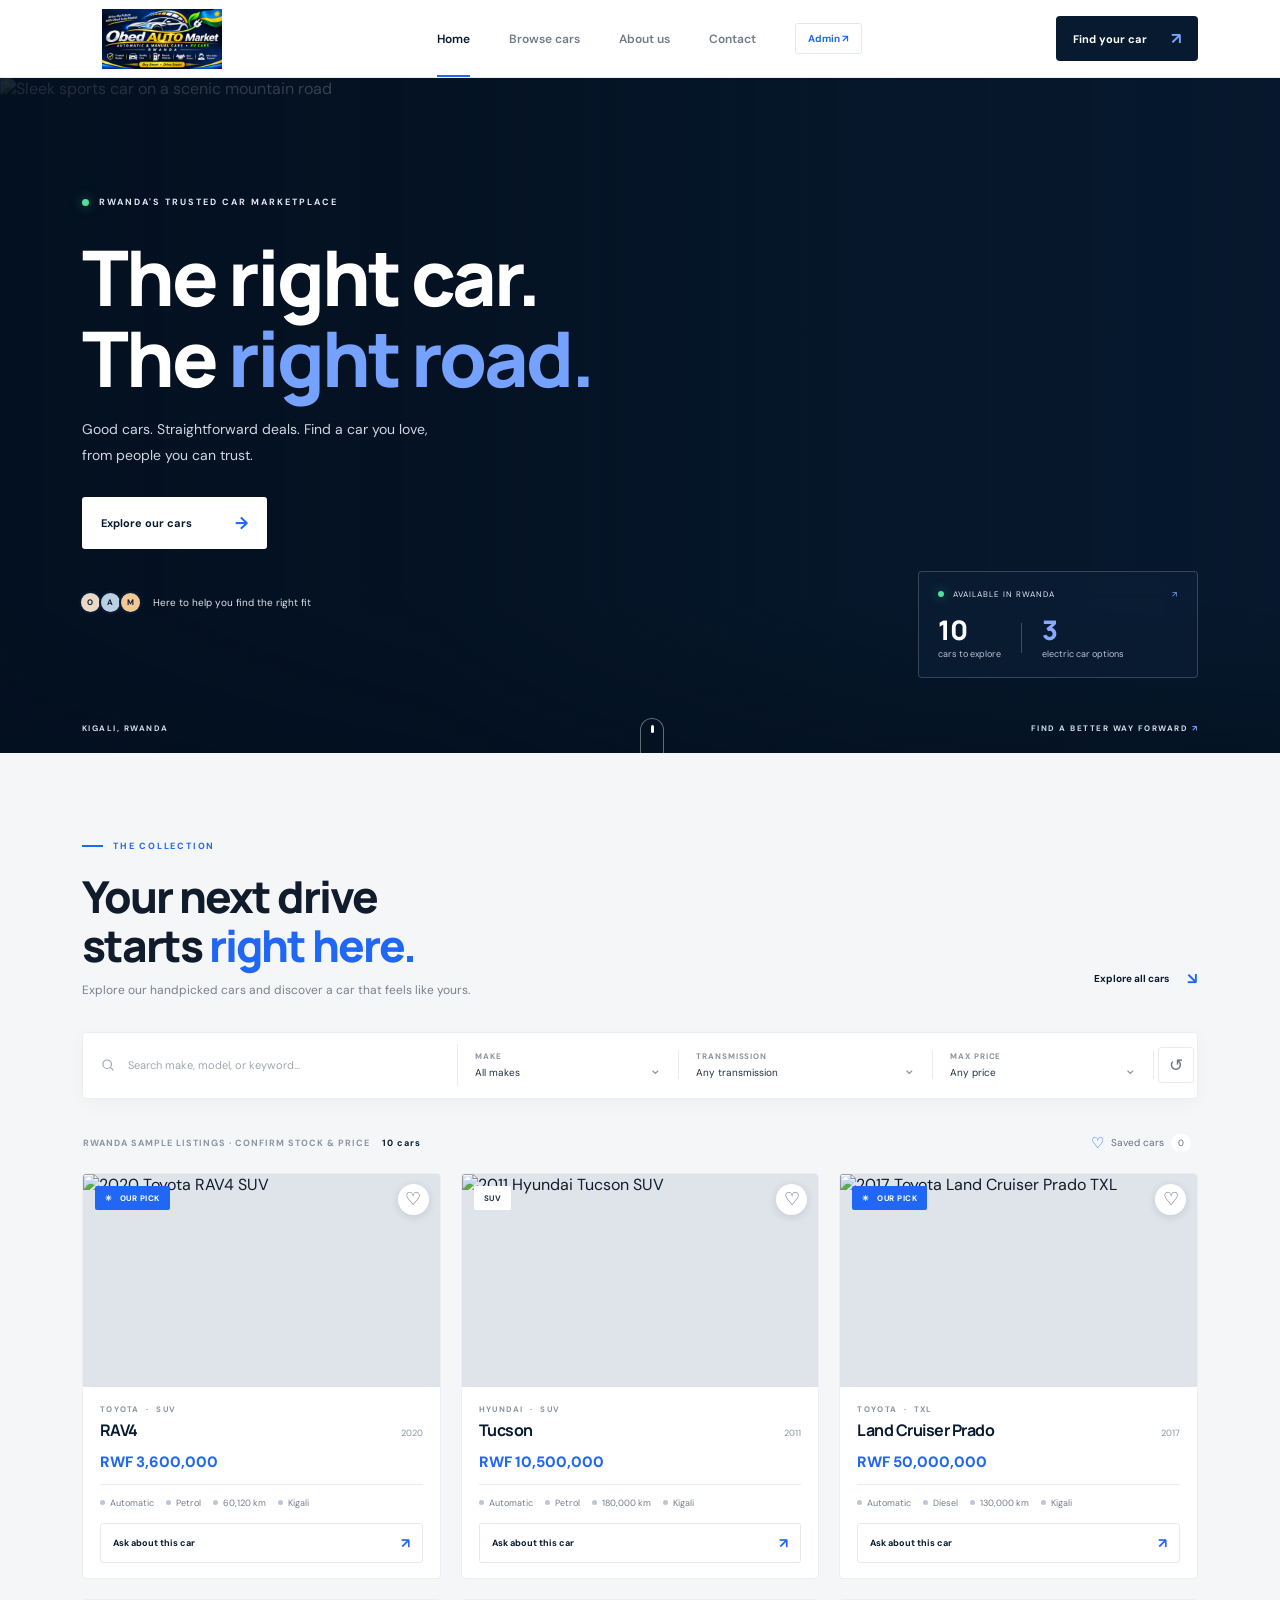
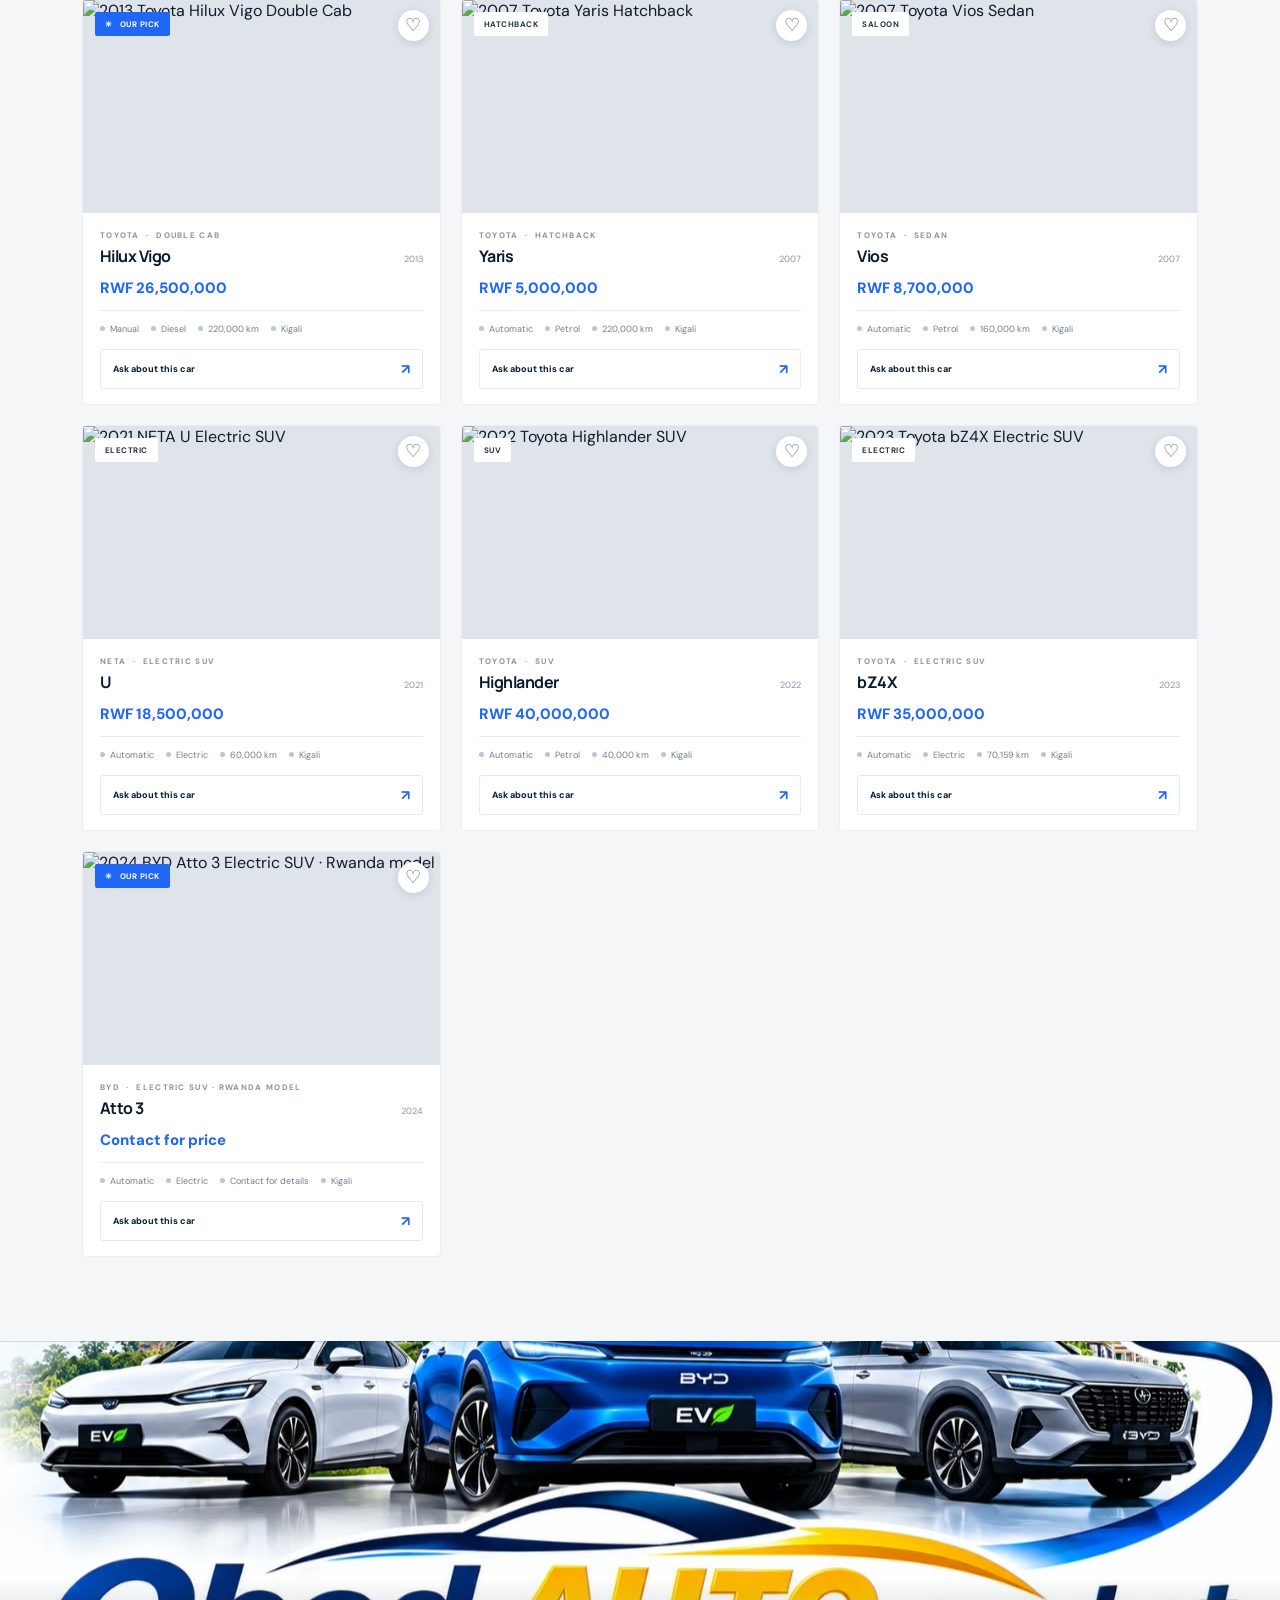
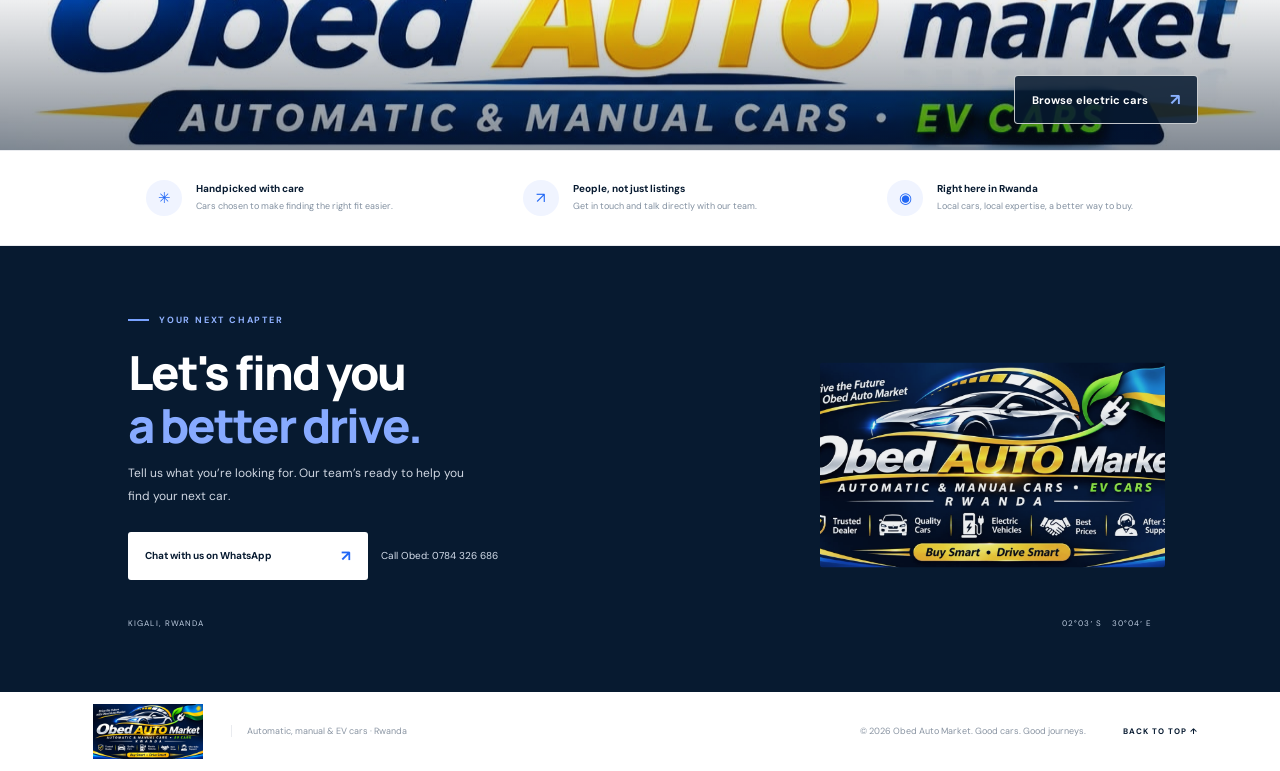
==== index.html @ ab125cba "Refresh brand artwork and add EV listing" ====
<!doctype html>
<html lang="en">
<head>
  <meta charset="utf-8">
  <meta name="viewport" content="width=device-width, initial-scale=1">
  <meta name="theme-color" content="#ffffff">
  <meta name="description" content="Find your next car with Obed Auto Market. Explore automatic, manual and electric vehicles for sale in Rwanda.">
  <title>Obed Auto Market — Find your next car in Rwanda</title>
  <link rel="preconnect" href="https://fonts.googleapis.com">
  <link rel="preconnect" href="https://fonts.gstatic.com" crossorigin>
  <link href="https://fonts.googleapis.com/css2?family=DM+Sans:wght@400;500;600;700;800&family=Manrope:wght@400;500;600;700;800&display=swap" rel="stylesheet">
  <link rel="stylesheet" href="styles.css">
  <script src="script.js" defer></script>
</head>
<body>
  <header class="site-header">
    <a class="brand" href="#home" aria-label="Obed Auto Market home"><img src="assets/obed-auto-market-logo.jpg" alt="Obed Auto Market — Automatic, Manual and EV Cars · Rwanda"></a>
    <nav class="main-nav" aria-label="Main navigation"><a class="nav-link active" href="#home">Home</a><a class="nav-link" href="#inventory">Browse cars</a><a class="nav-link" href="#why-us">About us</a><a class="nav-link" href="#contact">Contact</a><button class="nav-admin" id="open-admin">Admin ↗</button></nav>
    <a class="header-cta" href="#inventory">Find your car <span aria-hidden="true">↗</span></a>
    <button class="mobile-menu" aria-label="Open navigation" aria-expanded="false"><span></span><span></span></button>
  </header>

  <main id="home">
    <section class="hero" aria-label="Find your next car">
      <img class="hero-image" src="https://images.unsplash.com/photo-1503376780353-7e6692767b70?auto=format&fit=crop&w=2200&q=85" alt="Sleek sports car on a scenic mountain road" fetchpriority="high">
      <div class="hero-shade"></div>
      <div class="hero-inner"><div class="hero-copy"><div class="eyebrow"><span class="live-dot"></span> RWANDA'S TRUSTED CAR MARKETPLACE</div><h1>The right car.<br>The <span>right road.</span></h1><p>Good cars. Straightforward deals. Find a car you love, from people you can trust.</p><a class="hero-button" href="#inventory">Explore our cars <span aria-hidden="true">→</span></a><div class="hero-proof"><div class="proof-avatars"><span>O</span><span>A</span><span>M</span></div><span>Here to help you find the right fit</span></div></div>
        <div class="hero-card"><div class="hero-card-top"><span class="live-dot"></span><span>AVAILABLE IN RWANDA</span><span class="card-arrow">↗</span></div><div class="hero-card-bottom"><div><span class="stat-number">10</span><span class="stat-label">cars to explore</span></div><span class="card-separator"></span><div><span class="stat-number stat-blue">3</span><span class="stat-label">electric car options</span></div></div></div>
      </div>
      <div class="hero-bottom"><span>KIGALI, RWANDA</span><span>FIND A BETTER WAY FORWARD <span class="blue-text">↗</span></span></div>
      <a class="scroll-cue" href="#inventory" aria-label="Scroll to browse cars"><span></span></a>
    </section>

    <section class="inventory-section" id="inventory">
      <div class="section-wrap"><div class="section-heading"><div><div class="section-kicker"><span></span> THE COLLECTION</div><h2>Your next drive<br>starts <span>right here.</span></h2><p>Explore our handpicked cars and discover a car that feels like yours.</p></div><a class="view-all" href="#car-grid">Explore all cars <span>↘</span></a></div>
        <div class="filter-panel"><div class="search-box"><svg viewBox="0 0 24 24" fill="none" aria-hidden="true"><circle cx="11" cy="11" r="6.5"/><path d="m16 16 4.5 4.5"/></svg><input id="car-search" type="search" placeholder="Search make, model, or keyword…" aria-label="Search cars"></div><label class="select-wrap"><span>MAKE</span><select id="make-filter"><option value="">All makes</option></select><span class="select-chevron">⌄</span></label><label class="select-wrap"><span>TRANSMISSION</span><select id="transmission-filter"><option value="">Any transmission</option><option value="Automatic">Automatic</option><option value="Manual">Manual</option></select><span class="select-chevron">⌄</span></label><label class="select-wrap price-filter"><span>MAX PRICE</span><select id="price-filter"><option value="">Any price</option><option value="10000000">Up to RWF 10M</option><option value="20000000">Up to RWF 20M</option><option value="30000000">Up to RWF 30M</option><option value="50000000">Up to RWF 50M</option></select><span class="select-chevron">⌄</span></label><button class="filter-reset" id="reset-filters" aria-label="Reset all filters">↺</button></div>
        <div class="results-line"><p>RWANDA SAMPLE LISTINGS · CONFIRM STOCK &amp; PRICE <span id="results-count">09 cars</span></p><button id="saved-filter" class="saved-filter" aria-pressed="false"><span>♡</span> Saved cars <span class="saved-count" id="saved-count">0</span></button></div>
        <div class="car-grid" id="car-grid" aria-live="polite"></div><div class="empty-state" id="empty-state" hidden><span>✳</span><h3>No cars found just yet.</h3><p>Try adjusting your search or filters to see more options.</p><button id="empty-reset">Clear your filters ↗</button></div>
      </div>
    </section>

    <section class="ev-banner" aria-label="Electric cars in Rwanda">
      <a class="ev-banner-link" id="browse-ev" href="#inventory">Browse electric cars <span aria-hidden="true">↗</span></a>
    </section>

    <section class="trust-strip" id="why-us"><div class="trust-item"><span class="trust-icon">✳</span><div><strong>Handpicked with care</strong><span>Cars chosen to make finding the right fit easier.</span></div></div><div class="trust-item"><span class="trust-icon">↗</span><div><strong>People, not just listings</strong><span>Get in touch and talk directly with our team.</span></div></div><div class="trust-item"><span class="trust-icon">◉</span><div><strong>Right here in Rwanda</strong><span>Local cars, local expertise, a better way to buy.</span></div></div></section>

    <section class="contact-section" id="contact"><div class="contact-content"><div class="section-kicker light-kicker"><span></span> YOUR NEXT CHAPTER</div><h2>Let's find you<br><span>a better drive.</span></h2><p>Tell us what you’re looking for. Our team’s ready to help you find your next car.</p><a class="contact-button" id="contact-whatsapp" href="https://wa.me/250784326686?text=Hi%20Obed%20Auto%20Market%2C%20I%E2%80%99m%20looking%20for%20a%20car%20in%20Rwanda." target="_blank" rel="noopener noreferrer">Chat with us on WhatsApp <span>↗</span></a><a class="contact-phone" href="tel:+250784326686">Call Obed: 0784 326 686</a></div><div class="contact-art" aria-hidden="true"><img src="assets/obed-auto-market-logo.jpg" alt="" loading="lazy"></div><div class="contact-coordinate"><span>KIGALI, RWANDA</span><span>02°03′ S &nbsp; 30°04′ E</span></div></section>
  </main>
  <div class="admin-overlay" id="admin-overlay" hidden>
    <section class="admin-panel" role="dialog" aria-modal="true" aria-labelledby="admin-login-title">
      <form class="admin-login" id="admin-login">
        <div class="section-kicker"><span></span> OBED AUTO MARKET</div>
        <h2 id="admin-login-title">Admin sign in</h2>
        <p>Sign in to manage the vehicle listings.</p>
        <label>Phone number<input name="phone" type="tel" inputmode="tel" autocomplete="username" required placeholder="Enter admin phone number"></label>
        <label>Password<input name="password" type="password" autocomplete="current-password" required placeholder="Enter your password"></label>
        <div class="admin-login-actions"><button class="admin-submit" type="submit">Sign in <span aria-hidden="true">↗</span></button><button class="admin-cancel" type="button" id="cancel-admin-login">Cancel</button></div>
        <p class="admin-login-feedback" id="admin-login-feedback" role="status" aria-live="polite"></p>
      </form>
      <div id="admin-dashboard" hidden>
      <header class="admin-header"><div><div class="section-kicker"><span></span> OBED AUTO MARKET</div><h2 id="admin-title">Inventory dashboard</h2><p>Manage the cars shown on your marketplace.</p></div><div class="admin-header-actions"><button class="admin-logout" id="logout-admin" type="button">Log out</button><button class="admin-close" id="close-admin" aria-label="Close dashboard">×</button></div></header>
      <div class="admin-stats"><article><span>ACTIVE LISTINGS</span><strong id="admin-active-count">0</strong></article><article><span>AVAILABLE NOW</span><strong id="admin-available-count">0</strong></article><article><span>SOLD</span><strong id="admin-sold-count">0</strong></article><article><span>INVENTORY VALUE</span><strong id="admin-value">RWF 0</strong></article></div>
      <form class="admin-form" id="vehicle-form"><h3 id="form-title">Add a car</h3><input type="hidden" name="id"><div class="admin-fields"><label>Make<input name="make" required placeholder="Toyota"></label><label>Model<input name="model" required placeholder="RAV4"></label><label>Trim<input name="trim" placeholder="Hybrid G"></label><label>Year<input name="year" type="number" min="1980" max="2035" required></label><label>Price (RWF)<input name="price" type="number" min="0" required placeholder="18500000"></label><label>Transmission<select name="transmission"><option>Automatic</option><option>Manual</option></select></label><label>Fuel type<select name="fuel"><option>Petrol</option><option>Diesel</option><option>Hybrid</option><option>Electric</option></select></label><label>Mileage<input name="mileage" placeholder="95,000 km"></label><label>Location<input name="location" placeholder="Kigali"></label><label>Photo URL<input name="photo" type="url" placeholder="https://…"></label><label>Availability<select name="status"><option value="Available">Available</option><option value="Sold">Sold</option></select></label></div><div class="admin-form-actions"><button class="admin-submit" type="submit">Save listing</button><button class="admin-cancel" type="button" id="cancel-edit" hidden>Cancel edit</button><span id="admin-feedback" role="status"></span></div></form>
      <div class="admin-table-wrap"><table class="admin-table"><thead><tr><th>VEHICLE</th><th>PRICE</th><th>TRANSMISSION</th><th>STATUS</th><th>ACTIONS</th></tr></thead><tbody id="admin-rows"></tbody></table></div>
      <p class="admin-note">Listings are saved in this browser only and do not automatically update the public inventory. Confirm advertised stock and prices before publishing.</p>
      </div>
    </section>
  </div>
  <footer class="site-footer"><a class="footer-brand" href="#home"><img src="assets/obed-auto-market-logo.jpg" alt="Obed Auto Market"></a><span>Automatic, manual &amp; EV cars · Rwanda</span><span class="copyright">© <span id="year"></span> Obed Auto Market. Good cars. Good journeys.</span><a class="back-top" href="#home">BACK TO TOP ↑</a></footer>
  <script type="application/ld+json">{"@context":"https://schema.org","@type":"AutoDealer","name":"Obed Auto Market","areaServed":{"@type":"Country","name":"Rwanda"},"description":"Automatic and manual cars for sale in Rwanda."}</script>
</body>
</html>
---- styles.css ----
:root{--navy:#071a30;--deep:#0a2039;--blue:#2167f5;--blue-light:#eaf0ff;--gold:#f5ad00;--ink:#101b2b;--muted:#78818e;--paper:#f5f6f8;--white:#fff;--line:#e9ebef;--font:'DM Sans',sans-serif;--display:'Manrope',sans-serif}*{box-sizing:border-box}html{scroll-behavior:smooth;scroll-padding-top:82px}body{margin:0;color:var(--ink);font-family:var(--font);-webkit-font-smoothing:antialiased}a{color:inherit;text-decoration:none}button,select,input{font:inherit}.site-header{height:78px;position:sticky;top:0;z-index:20;display:flex;align-items:center;justify-content:space-between;background:#fff;padding:0 6.4%;border-bottom:1px solid #edf0f3}.brand{width:135px;height:54px;display:flex;align-items:center;overflow:hidden}.brand img{width:100%;height:auto}.main-nav{display:flex;gap:39px;align-items:center}.nav-link{position:relative;color:#727c89;font-size:12px;font-weight:600;transition:color .2s}.nav-link:hover,.nav-link.active{color:var(--navy)}.nav-link.active:after{position:absolute;bottom:-30px;left:0;right:0;height:2px;content:"";background:var(--blue)}.header-cta,.hero-button,.contact-button{display:inline-flex;align-items:center;gap:24px;justify-content:space-between}.header-cta{padding:12px 17px;background:var(--navy);color:white;border-radius:4px;font-size:11px;font-weight:700}.header-cta span{color:#79a2ff;font-size:16px}.mobile-menu{display:none}.hero{height:min(675px,calc(100svh - 78px));min-height:530px;position:relative;overflow:hidden;background:var(--navy);color:white}.hero-image,.hero-shade{position:absolute;inset:0;width:100%;height:100%}.hero-image{object-fit:cover;object-position:center 57%;animation:heroReveal 1.1s ease both}.hero-shade{background:linear-gradient(90deg,rgba(4,16,31,.90) 0%,rgba(4,16,31,.76) 34%,rgba(4,16,31,.26) 72%,rgba(4,16,31,.12) 100%),linear-gradient(0deg,rgba(4,15,29,.59),transparent 22%)}@keyframes heroReveal{from{transform:scale(1.045);opacity:.6}to{transform:scale(1);opacity:1}}.hero-inner{width:87.2%;max-width:1280px;height:100%;margin:auto;position:relative;display:flex;align-items:center;justify-content:space-between}.hero-copy{padding-bottom:13px;margin-top:-8px}.eyebrow,.section-kicker{font-size:9px;letter-spacing:2px;font-weight:700;display:flex;align-items:center;gap:10px}.eyebrow{color:#e1e8f4}.live-dot{height:7px;width:7px;border-radius:50%;background:#4ee09c;box-shadow:0 0 12px #4ee09c80}.hero h1,.section-heading h2,.contact-content h2{font-family:var(--display);letter-spacing:-3px;font-size:clamp(48px,6vw,78px);line-height:1.06;margin:28px 0 17px;font-weight:800}.hero h1 span{color:#75a2ff}.hero-copy>p,.contact-content>p{font-size:14px;line-height:1.9;color:#d0d7e2;max-width:375px;margin:0}.hero-button{margin-top:28px;background:#fff;color:var(--navy);border-radius:3px;padding:15px 19px;width:185px;font-size:11px;font-weight:700}.hero-button span{font-size:17px;color:var(--blue);transition:transform .2s}.hero-button:hover span{transform:translateX(4px)}.hero-proof{display:flex;align-items:center;gap:11px;font-size:10px;color:#e0e5ec;margin-top:42px}.proof-avatars{display:flex;padding-left:0}.proof-avatars span{margin-left:-3px;width:23px;height:23px;display:grid;place-items:center;border-radius:50%;border:2px solid var(--navy);background:#e9d9c5;color:var(--navy);font-size:8px;font-weight:700}.proof-avatars span:nth-child(2){background:#bbcfe3}.proof-avatars span:nth-child(3){background:#f2c895}.hero-card{position:absolute;right:0;bottom:75px;width:280px;background:rgba(11,30,52,.75);backdrop-filter:blur(14px);border:1px solid rgba(255,255,255,.18);border-radius:4px;padding:17px 19px}.hero-card-top{display:flex;align-items:center;gap:9px;color:#e3ebf6;font-size:8px;letter-spacing:1px}.hero-card-top .live-dot{width:6px;height:6px}.card-arrow{margin-left:auto;color:#8cb1ff}.hero-card-bottom{display:flex;gap:20px;align-items:center;margin-top:17px}.hero-card-bottom>div{display:grid;gap:5px}.stat-number{font-family:var(--display);font-size:27px;line-height:1;font-weight:800}.stat-blue{color:#87aaff}.stat-label{color:#b9c4d1;font-size:9px}.card-separator{height:30px;width:1px;background:rgba(255,255,255,.22)}.hero-bottom{position:absolute;bottom:20px;left:6.4%;right:6.4%;display:flex;justify-content:space-between;color:#d3dce8;font-size:8px;letter-spacing:1.5px;font-weight:700}.blue-text{color:#79a2ff}.scroll-cue{position:absolute;bottom:0;left:50%;height:35px;width:24px;display:flex;justify-content:center;border:1px solid #ffffff60;border-bottom:0;border-radius:13px 13px 0 0}.scroll-cue span{width:3px;height:8px;background:#fff;border-radius:3px;margin-top:6px;animation:scrollBounce 1.4s infinite}@keyframes scrollBounce{50%{transform:translateY(5px);opacity:.35}}.inventory-section{padding:87px 6.4% 84px;background:var(--paper)}.section-wrap{max-width:1280px;margin:auto}.section-heading{display:flex;align-items:end;justify-content:space-between}.section-kicker{color:var(--blue);letter-spacing:1.8px}.section-kicker>span{width:21px;height:2px;background:var(--blue)}.section-heading h2,.contact-content h2{font-size:44px;letter-spacing:-2px;line-height:1.12;margin:20px 0 11px}.section-heading h2 span{color:var(--blue)}.section-heading>div>p{color:var(--muted);font-size:12px;margin:0}.view-all{font-weight:700;color:var(--navy);font-size:10px;display:flex;gap:18px;align-items:center;padding-bottom:9px}.view-all span{color:var(--blue);font-size:16px}.filter-panel{display:grid;grid-template-columns:minmax(210px,1.7fr) 1fr 1.15fr 1fr 43px;align-items:center;background:var(--white);border:1px solid #eceef2;border-radius:4px;min-height:67px;margin-top:34px;box-shadow:0 5px 20px #1b2b4308}.search-box{height:42px;display:flex;align-items:center;gap:10px;padding:0 17px;border-right:1px solid var(--line)}.search-box svg{width:17px;stroke:#98a1ad;stroke-width:1.7}.search-box input{min-width:0;width:100%;border:0;background:transparent;outline:0;font-size:11px;color:var(--ink)}.search-box input::placeholder{color:#a0a8b2}.select-wrap{position:relative;display:flex;flex-direction:column;gap:5px;padding:0 17px;border-right:1px solid var(--line);cursor:pointer}.select-wrap>span:first-child{font-size:8px;font-weight:700;letter-spacing:.9px;color:#89929e}.select-wrap select{width:100%;appearance:none;border:0;padding:0 15px 0 0;background:transparent;outline:0;font-size:10px;color:#243043;cursor:pointer}.select-chevron{position:absolute;right:16px;bottom:0;font-size:15px;color:#8c96a4;pointer-events:none}.filter-reset{height:36px;width:36px;justify-self:center;border:1px solid var(--line);border-radius:3px;background:white;color:#6b7581;font-size:17px;cursor:pointer;transition:all .2s}.filter-reset:hover{color:var(--blue);border-color:var(--blue)}.results-line{display:flex;justify-content:space-between;align-items:center;margin:29px 1px 15px}.results-line>p{font-size:9px;letter-spacing:1px;color:#8a94a2;font-weight:700}.results-line>p span{color:var(--navy);padding-left:9px}.saved-filter{display:flex;align-items:center;gap:7px;background:transparent;border:0;color:#656f7c;font-size:10px;cursor:pointer}.saved-filter>span:first-child{color:var(--blue);font-size:15px}.saved-filter[aria-pressed=true]{color:var(--blue)}.saved-count{background:white;border-radius:10px;padding:3px 7px;font-size:9px}.car-grid{display:grid;grid-template-columns:repeat(3,minmax(0,1fr));gap:20px}.car-card{min-width:0;background:var(--white);border:1px solid #eceef1;border-radius:4px;overflow:hidden;transition:transform .25s,box-shadow .25s}.car-card:hover{transform:translateY(-4px);box-shadow:0 12px 35px #17274312}.car-image-wrap{height:213px;position:relative;overflow:hidden;background:#dfe4eb}.car-image{width:100%;height:100%;display:block;object-fit:cover;transition:transform .5s}.car-card:hover .car-image{transform:scale(1.035)}.car-badge{position:absolute;top:12px;left:12px;background:#fff;color:#23344a;border-radius:2px;font-size:8px;letter-spacing:.5px;font-weight:700;padding:7px 10px}.car-badge.featured{background:var(--blue);color:white}.wishlist-button{position:absolute;top:10px;right:11px;width:31px;height:31px;border:0;border-radius:50%;background:#fff;display:grid;place-items:center;font-size:18px;color:#526071;cursor:pointer;box-shadow:0 2px 8px #071a3020;transition:all .2s}.wishlist-button:hover,.wishlist-button.is-saved{background:var(--blue);color:white}.car-info{padding:17px 17px 15px}.car-make{font-size:8px;color:#8893a1;font-weight:700;letter-spacing:1.3px}.car-title-row{display:flex;align-items:baseline;justify-content:space-between;gap:8px;margin-top:5px}.car-title-row h3{font-family:var(--display);font-size:16px;letter-spacing:-.5px;margin:0;color:var(--navy)}.car-year{font-size:9px;color:#8a95a3}.car-price{font-size:15px;font-weight:800;color:var(--blue);margin-top:11px}.car-details{display:flex;align-items:center;gap:12px;padding-top:12px;margin-top:12px;border-top:1px solid var(--line)}.car-detail{font-size:9px;color:#727e8d;display:flex;align-items:center;gap:5px}.car-detail:before{content:"";width:5px;height:5px;border-radius:50%;background:#bbc7d8}.car-action{display:flex;align-items:center;justify-content:space-between;width:100%;margin-top:14px;padding:10px 12px;border:1px solid #e5e9f0;background:white;color:var(--navy);font-size:9px;font-weight:700;border-radius:3px;cursor:pointer;transition:background .2s,color .2s,border-color .2s}.car-action:hover{background:var(--navy);color:white;border-color:var(--navy)}.car-action span{font-size:14px;color:var(--blue)}.car-action:hover span{color:#95b3ff}.empty-state{text-align:center;padding:60px 20px}.empty-state>span{font-size:28px;color:var(--blue)}.empty-state h3{color:var(--navy);font-size:19px}.empty-state p{font-size:12px;color:var(--muted)}.empty-state button{border:0;background:none;color:var(--blue);font-size:12px;font-weight:700;cursor:pointer;margin-top:10px}.trust-strip{padding:29px 8%;display:grid;grid-template-columns:repeat(3,1fr);gap:35px;border-block:1px solid var(--line);background:white}.trust-item{display:flex;align-items:center;gap:14px;max-width:270px;justify-self:center}.trust-icon{flex:0 0 36px;width:36px;height:36px;border-radius:50%;background:#f0f4ff;color:var(--blue);display:grid;place-items:center;font-size:15px}.trust-item>div{display:grid;gap:4px}.trust-item strong{font-size:10px;color:var(--navy)}.trust-item>div>span{font-size:9px;color:#8290a0;line-height:1.6}.contact-section{position:relative;overflow:hidden;background:var(--navy);color:white;padding:68px 10% 64px}.contact-content{max-width:570px;position:relative;z-index:1}.light-kicker{color:#91b2ff}.light-kicker>span{background:#79a2ff}.contact-content h2{font-size:47px;margin-top:20px}.contact-content h2 span{color:#87aaff}.contact-content>p{font-size:12px;max-width:350px}.contact-button{margin-top:24px;background:white;color:var(--navy);padding:14px 17px;width:240px;font-weight:700;font-size:10px;border-radius:3px}.contact-button>span{font-size:15px;color:var(--blue)}.contact-art{position:absolute;right:9%;top:49%;width:345px;height:205px;transform:translateY(-50%);opacity:.94;overflow:hidden;border-radius:3px}.contact-art img{width:100%;height:100%;object-fit:cover;object-position:center 39%;mix-blend-mode:screen;filter:saturate(.75)}.contact-coordinate{display:flex;justify-content:space-between;margin-top:38px;color:#becde0;font-size:8px;letter-spacing:1.1px}.site-footer{min-height:74px;padding:12px 6.4%;display:flex;align-items:center;gap:17px;color:#8994a2;background:white}.footer-brand{width:94px;height:40px;overflow:hidden;display:flex;align-items:center}.footer-brand img{width:100%;height:auto}.site-footer>span:nth-child(2){font-size:9px;padding-left:15px;border-left:1px solid var(--line)}.copyright{font-size:9px;margin-left:auto}.back-top{font-size:8px;letter-spacing:1px;font-weight:700;color:var(--navy);margin-left:20px}.back-top:hover{color:var(--blue)}
@media(min-width:1500px){.hero{height:700px}.hero-inner,.section-wrap{max-width:1350px}.car-image-wrap{height:240px}}
@media(max-width:950px){.main-nav{gap:22px}.hero-card{width:248px}.car-grid{gap:14px}.car-image-wrap{height:175px}.car-info{padding:14px}.car-title-row h3{font-size:14px}.filter-panel{grid-template-columns:minmax(170px,1.45fr) 1fr 1.08fr 1fr 40px}.search-box,.select-wrap{padding-left:12px;padding-right:12px}.contact-art{right:6%;width:285px}.trust-strip{padding-inline:5%;gap:15px}}
@media(max-width:650px){.site-header{height:66px;padding:0 5%}.brand{width:118px;height:49px}.header-cta{padding:10px 12px;font-size:10px;gap:12px}.main-nav{display:none;position:absolute;top:65px;left:0;right:0;background:white;padding:15px 5% 21px;box-shadow:0 12px 20px #112b4414;flex-direction:column;align-items:flex-start;gap:20px}.main-nav.open{display:flex}.nav-link.active:after{display:none}.mobile-menu{height:34px;width:34px;margin-left:8px;border:1px solid var(--line);background:white;border-radius:3px;display:flex;flex-direction:column;justify-content:center;align-items:center;gap:5px}.mobile-menu span{width:14px;height:1.5px;background:var(--navy)}.hero{height:calc(87svh - 66px);min-height:550px;max-height:700px}.hero-image{object-position:58% center}.hero-shade{background:linear-gradient(90deg,rgba(4,16,31,.82),rgba(4,16,31,.32)),linear-gradient(0deg,rgba(4,15,29,.68),transparent 35%)}.hero-inner{width:90%;align-items:flex-start;padding-top:65px}.hero-copy{margin:0}.hero h1{font-size:58px;letter-spacing:-2.5px;margin-top:23px}.hero-copy>p{font-size:12px;max-width:300px}.eyebrow{font-size:8px;letter-spacing:1.5px}.hero-button{margin-top:23px}.hero-proof{margin-top:28px}.hero-card{right:0;bottom:61px;width:min(258px,80%);padding:14px 16px}.hero-bottom{bottom:17px;left:5%;right:5%;font-size:7px;letter-spacing:1px}.scroll-cue{display:none}.inventory-section{padding:59px 5% 58px}.section-heading{align-items:flex-end}.section-heading h2{font-size:37px;letter-spacing:-1.8px;margin-top:17px}.section-heading>div>p{max-width:270px;font-size:11px;line-height:1.7}.view-all{gap:6px;font-size:9px;white-space:nowrap;padding-bottom:2px}.filter-panel{grid-template-columns:1fr 1fr 38px;gap:0;margin-top:23px;padding:10px}.search-box{grid-column:1/-1;border:0;border-bottom:1px solid var(--line);height:42px;padding:0 4px;margin-bottom:10px}.select-wrap{padding:2px 12px 3px 4px;min-height:36px}.select-wrap:nth-of-type(3){border-right:0}.price-filter{display:none}.select-chevron{right:8px;bottom:1px}.filter-reset{width:31px;height:31px}.car-grid{grid-template-columns:repeat(2,minmax(0,1fr));gap:11px}.car-image-wrap{height:135px}.car-badge{top:8px;left:8px;padding:6px 7px;font-size:7px}.wishlist-button{top:7px;right:7px;width:27px;height:27px;font-size:16px}.car-info{padding:11px 10px}.car-make{font-size:7px;letter-spacing:1px}.car-title-row h3{font-size:13px}.car-year{font-size:8px}.car-price{font-size:13px;margin-top:9px}.car-details{gap:7px;padding-top:9px;margin-top:9px;flex-wrap:wrap}.car-detail{font-size:8px;gap:4px}.car-action{font-size:8px;padding:8px;margin-top:10px}.results-line{margin-top:22px}.results-line>p,.saved-filter{font-size:9px}.trust-strip{padding:21px 5%;grid-template-columns:1fr;gap:17px}.trust-item{justify-self:start;max-width:none}.trust-item>div>span{font-size:9px}.contact-section{padding:52px 7% 27px}.contact-content h2{font-size:40px}.contact-art{position:relative;right:auto;top:auto;transform:none;width:100%;height:105px;margin-top:28px;opacity:.65}.contact-coordinate{margin-top:21px;font-size:7px}.site-footer{min-height:70px;padding:10px 5%;gap:11px;flex-wrap:wrap}.footer-brand{width:80px;height:35px}.site-footer>span:nth-child(2){font-size:8px;padding-left:9px}.copyright{font-size:8px;order:3;margin:0 0 2px;width:100%;padding-left:2px}.back-top{margin-left:auto;font-size:7px}}
@media(max-width:370px){.car-image-wrap{height:112px}.car-title-row h3{font-size:11px}.car-year{font-size:7px}.car-detail{font-size:7px}.hero h1{font-size:52px}.view-all{font-size:8px}}
@media(prefers-reduced-motion:reduce){*,*::before,*::after{scroll-behavior:auto!important;animation-duration:.01ms!important;animation-iteration-count:1!important;transition-duration:.01ms!important}}
.nav-admin{border:1px solid #e1e8f5;border-radius:3px;background:white;padding:8px 12px;color:var(--blue);font-size:10px;font-weight:700;cursor:pointer}.nav-admin:hover{border-color:var(--blue);background:var(--blue-light)}body.admin-open{overflow:hidden}.admin-overlay{position:fixed;inset:0;z-index:50;background:#071a30aa;display:grid;place-items:center;padding:20px}.admin-overlay[hidden]{display:none}.admin-panel{width:min(1120px,100%);max-height:min(92vh,950px);overflow:auto;background:white;border-radius:8px;padding:28px 32px;box-shadow:0 20px 80px #06152a60}.admin-header{display:flex;justify-content:space-between;align-items:flex-start}.admin-header h2{font-family:var(--display);font-size:28px;color:var(--navy);margin:10px 0 5px;letter-spacing:-1px}.admin-header p{margin:0;color:var(--muted);font-size:12px}.admin-close{border:0;background:#f3f5f8;border-radius:50%;width:36px;height:36px;font-size:24px;color:var(--navy);cursor:pointer}.admin-stats{display:grid;grid-template-columns:repeat(4,1fr);gap:12px;margin:25px 0}.admin-stats article{display:grid;gap:9px;padding:15px;border:1px solid var(--line);border-radius:4px}.admin-stats article span{font-size:8px;letter-spacing:1px;font-weight:700;color:#7b8795}.admin-stats article strong{font-family:var(--display);font-size:20px;color:var(--navy)}.admin-form{padding:18px;background:#f7f8fa;border:1px solid var(--line);border-radius:4px}.admin-form h3{margin:0 0 14px;font-size:14px;color:var(--navy)}.admin-fields{display:grid;grid-template-columns:repeat(5,minmax(0,1fr));gap:11px}.admin-fields label{display:grid;gap:5px;font-size:9px;font-weight:700;color:#637082}.admin-fields input,.admin-fields select{width:100%;min-width:0;height:36px;padding:0 9px;border:1px solid #dfe4eb;border-radius:3px;background:white;color:var(--ink);font-size:10px;outline-color:var(--blue)}.admin-form-actions{display:flex;align-items:center;gap:12px;margin-top:14px}.admin-submit{padding:10px 16px;border:0;border-radius:3px;background:var(--blue);color:white;font-size:10px;font-weight:700;cursor:pointer}.admin-cancel{border:0;background:transparent;color:#526174;font-size:10px;cursor:pointer}.admin-form-actions>span{font-size:10px;color:#198754}.admin-table-wrap{overflow:auto;margin-top:21px}.admin-table{width:100%;border-collapse:collapse;text-align:left;white-space:nowrap}.admin-table th{padding:11px 10px;border-bottom:1px solid var(--line);font-size:8px;letter-spacing:.8px;color:#7e8997}.admin-table td{padding:12px 10px;border-bottom:1px solid #edf0f3;font-size:10px;color:#526071}.admin-table td:first-child strong,.admin-table td:first-child small{display:block}.admin-table td:first-child strong{color:var(--navy);font-size:10px}.admin-table td:first-child small{margin-top:4px;color:#8b95a2;font-size:9px}.status-pill{display:inline-block;border-radius:12px;background:#eaf8ef;color:#21834a;padding:5px 8px;font-size:8px;font-weight:700}.status-sold{background:#fff0ee;color:#bb4334}.row-actions{display:flex;gap:6px}.row-actions button{padding:6px 8px;border:1px solid var(--line);border-radius:3px;background:white;color:var(--navy);font-size:8px;cursor:pointer}.row-actions button:hover{border-color:var(--blue);color:var(--blue)}.row-actions .delete-action{color:#b33a34}.admin-note{margin:16px 0 0;color:#8994a2;font-size:9px;line-height:1.6}
@media(max-width:650px){.nav-admin{padding:0;border:0;background:transparent;font-size:11px}.nav-admin:hover{background:transparent}.admin-overlay{padding:0;align-items:end}.admin-panel{max-height:95svh;padding:23px 16px 28px;border-radius:12px 12px 0 0}.admin-header h2{font-size:23px}.admin-stats{grid-template-columns:repeat(2,1fr);gap:8px;margin:17px 0}.admin-stats article{padding:11px}.admin-stats article strong{font-size:17px}.admin-fields{grid-template-columns:repeat(2,minmax(0,1fr))}.admin-table th,.admin-table td{padding:10px 7px}.admin-table td:last-child{min-width:180px}.row-actions{gap:4px}.row-actions button{padding:6px}.admin-note{font-size:8px}}
.contact-phone{display:inline-block;margin-left:13px;color:#d5deeb;font-size:10px;text-underline-offset:3px}.contact-phone:hover{color:white}@media(max-width:650px){.contact-phone{display:table;margin:14px 0 0 2px}}

/* Keep inventory controls and car details comfortable on narrow phones. */
@media(max-width:430px){
  .site-header{padding-inline:4%;gap:8px}
  .brand{width:104px;flex:0 1 104px}
  .header-cta{padding:9px 10px;font-size:9px;gap:7px;white-space:nowrap}
  .mobile-menu{flex:0 0 34px;margin-left:0}
  .hero{min-height:590px}
  .hero-inner{padding-top:58px}
  .hero h1{font-size:clamp(43px,12vw,52px);letter-spacing:-2px}
  .hero-proof{font-size:9px;gap:8px}
  .hero-card{width:min(250px,92%);bottom:58px}
  .hero-bottom{font-size:6px;letter-spacing:.7px}
  .section-heading{display:block}
  .section-heading h2{font-size:34px}
  .view-all{margin-top:16px;display:inline-flex}
  .filter-panel{grid-template-columns:1fr 1fr;gap:5px;padding:10px}
  .filter-panel .search-box{grid-column:1/-1}
  .filter-panel .select-wrap{padding:5px 17px 5px 5px;border-right:0;border-bottom:1px solid var(--line);min-width:0}
  .filter-panel .price-filter{display:flex}
  .filter-panel .select-wrap>span:first-child{font-size:7px}
  .filter-panel .select-wrap select{font-size:9px}
  .filter-panel .select-chevron{right:5px}
  .filter-reset{grid-column:1/-1;justify-self:end;margin-top:2px}
  .car-grid{grid-template-columns:minmax(0,1fr);gap:14px}
  .car-image-wrap{height:clamp(175px,55vw,235px)}
  .car-info{padding:14px}
  .car-make{font-size:8px}
  .car-title-row h3{font-size:16px}
  .car-year{font-size:9px}
  .car-price{font-size:16px}
  .car-detail{font-size:9px}
  .car-action{font-size:10px;padding:11px;margin-top:12px}
  .results-line>p,.saved-filter{font-size:8px}
}

.admin-header-actions{display:flex;align-items:center;gap:10px}
.admin-logout{padding:9px 12px;border:1px solid var(--line);border-radius:4px;background:#fff;color:var(--navy);font-size:10px;font-weight:700;cursor:pointer}
.admin-logout:hover{border-color:var(--blue);color:var(--blue)}
.admin-login{width:min(420px,100%);margin:auto;padding:8px 0}
.admin-login h2{font-family:var(--display);font-size:30px;letter-spacing:-1px;color:var(--navy);margin:13px 0 5px}
.admin-login>p:not(.admin-login-feedback){margin:0 0 24px;color:var(--muted);font-size:12px;line-height:1.6}
.admin-login>label{display:grid;gap:7px;margin:14px 0;color:#637082;font-size:10px;font-weight:700}
.admin-login input{width:100%;height:44px;padding:0 12px;border:1px solid #dfe4eb;border-radius:4px;background:#fff;color:var(--ink);font-size:13px;outline-color:var(--blue)}
.admin-login-actions{display:flex;align-items:center;gap:14px;margin-top:20px}
.admin-login-actions .admin-submit{min-width:120px;display:flex;align-items:center;justify-content:space-between}
.admin-login-feedback{min-height:18px;margin:12px 0 0;color:#b33a34;font-size:11px;line-height:1.5}
.admin-submit:disabled{opacity:.6;cursor:wait}
@media(max-width:650px){.admin-header-actions{gap:6px}.admin-login{padding:4px 0}.admin-login h2{font-size:25px}}
/* Updated Obed Auto Market identity and Rwanda EV artwork */
.brand{width:160px;height:60px}
.brand img,.footer-brand img{width:100%;height:100%;object-fit:contain}
.footer-brand{width:132px;height:55px}
.ev-banner{position:relative;min-height:clamp(220px,32vw,420px);display:flex;align-items:flex-end;justify-content:flex-end;padding:26px 6.4%;background-image:linear-gradient(0deg,rgba(5,20,39,.5),transparent 42%),url('assets/rwanda-ev-market-background.jpg');background-size:cover;background-position:center 48%;}
.ev-banner-link{display:inline-flex;align-items:center;gap:22px;padding:13px 17px;border:1px solid rgba(255,255,255,.75);border-radius:4px;background:rgba(7,26,48,.86);color:white;font-size:11px;font-weight:700;}
.ev-banner-link span{color:#8bb2ff;font-size:16px}
@media(max-width:650px){.brand{width:150px;height:56px}.footer-brand{width:105px;height:45px}.ev-banner{min-height:190px;padding:16px 5%;background-position:center 45%}.ev-banner-link{padding:11px 13px;font-size:10px}}
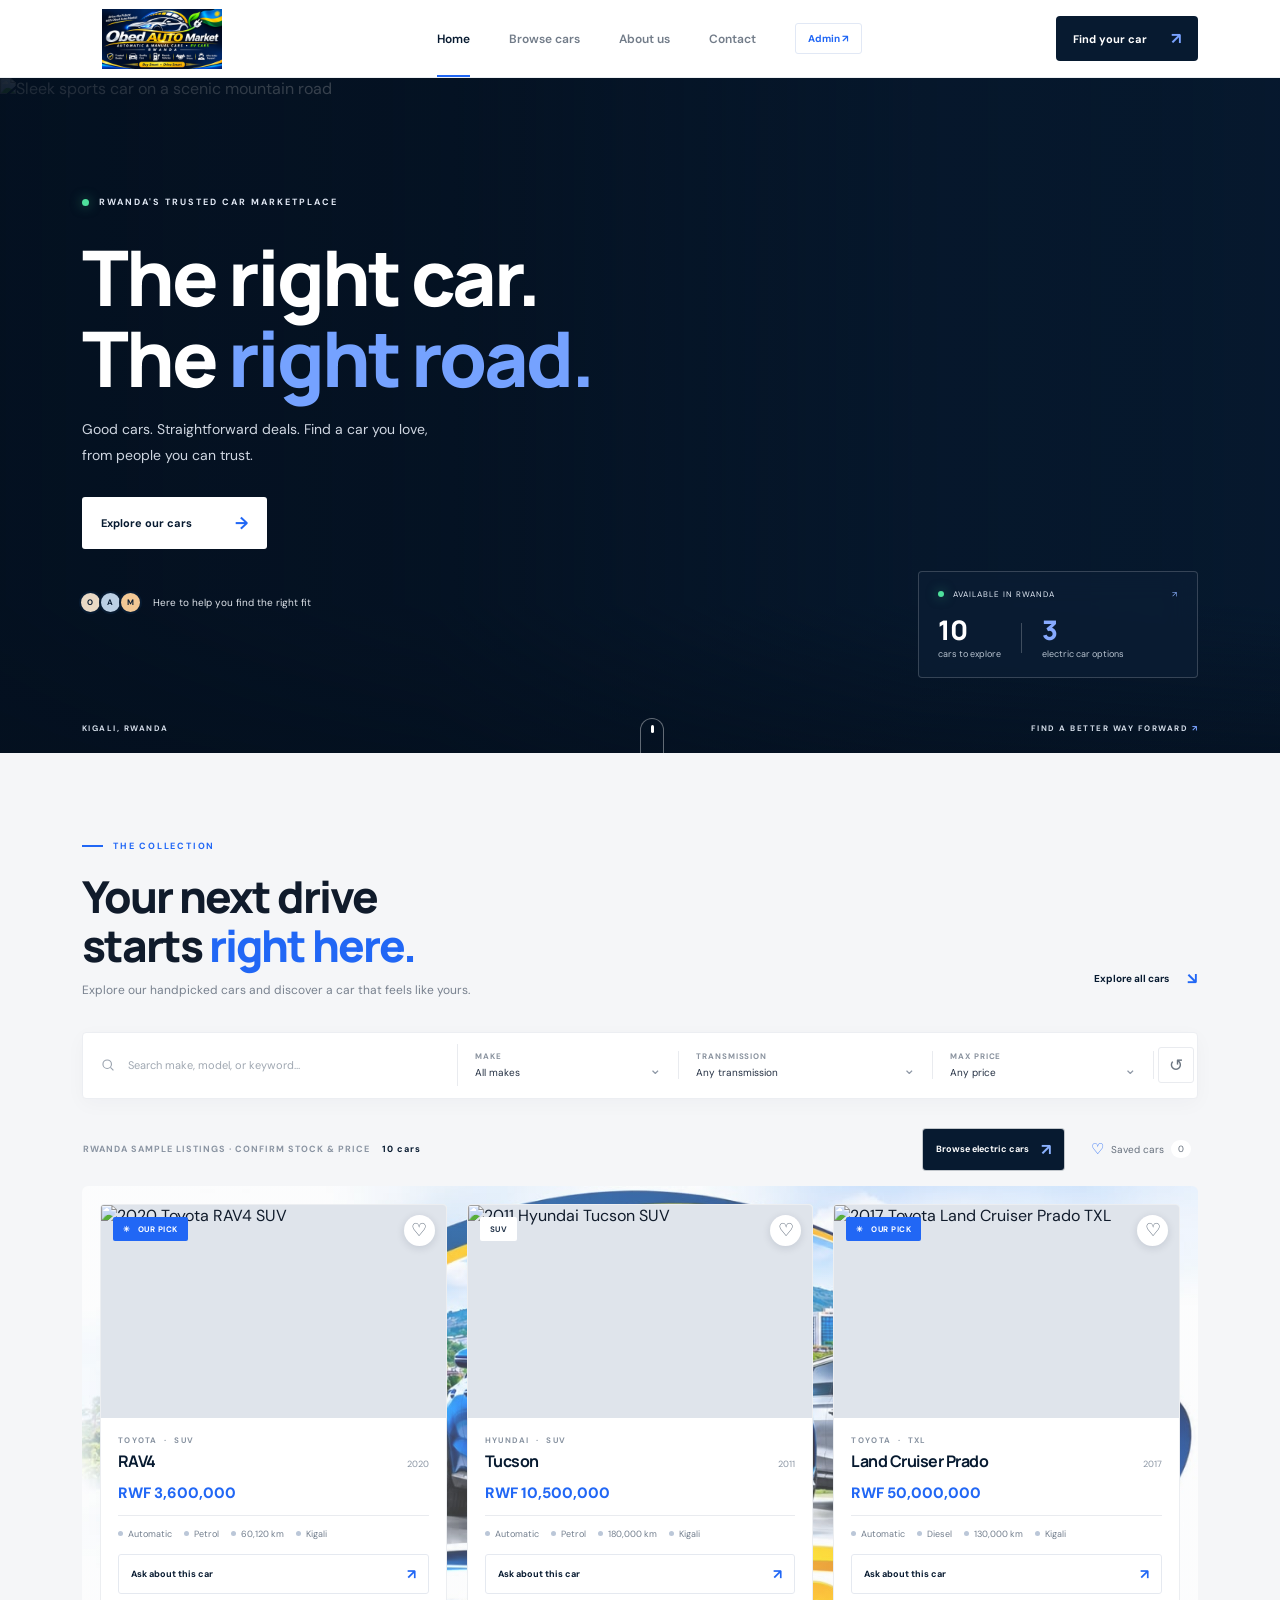
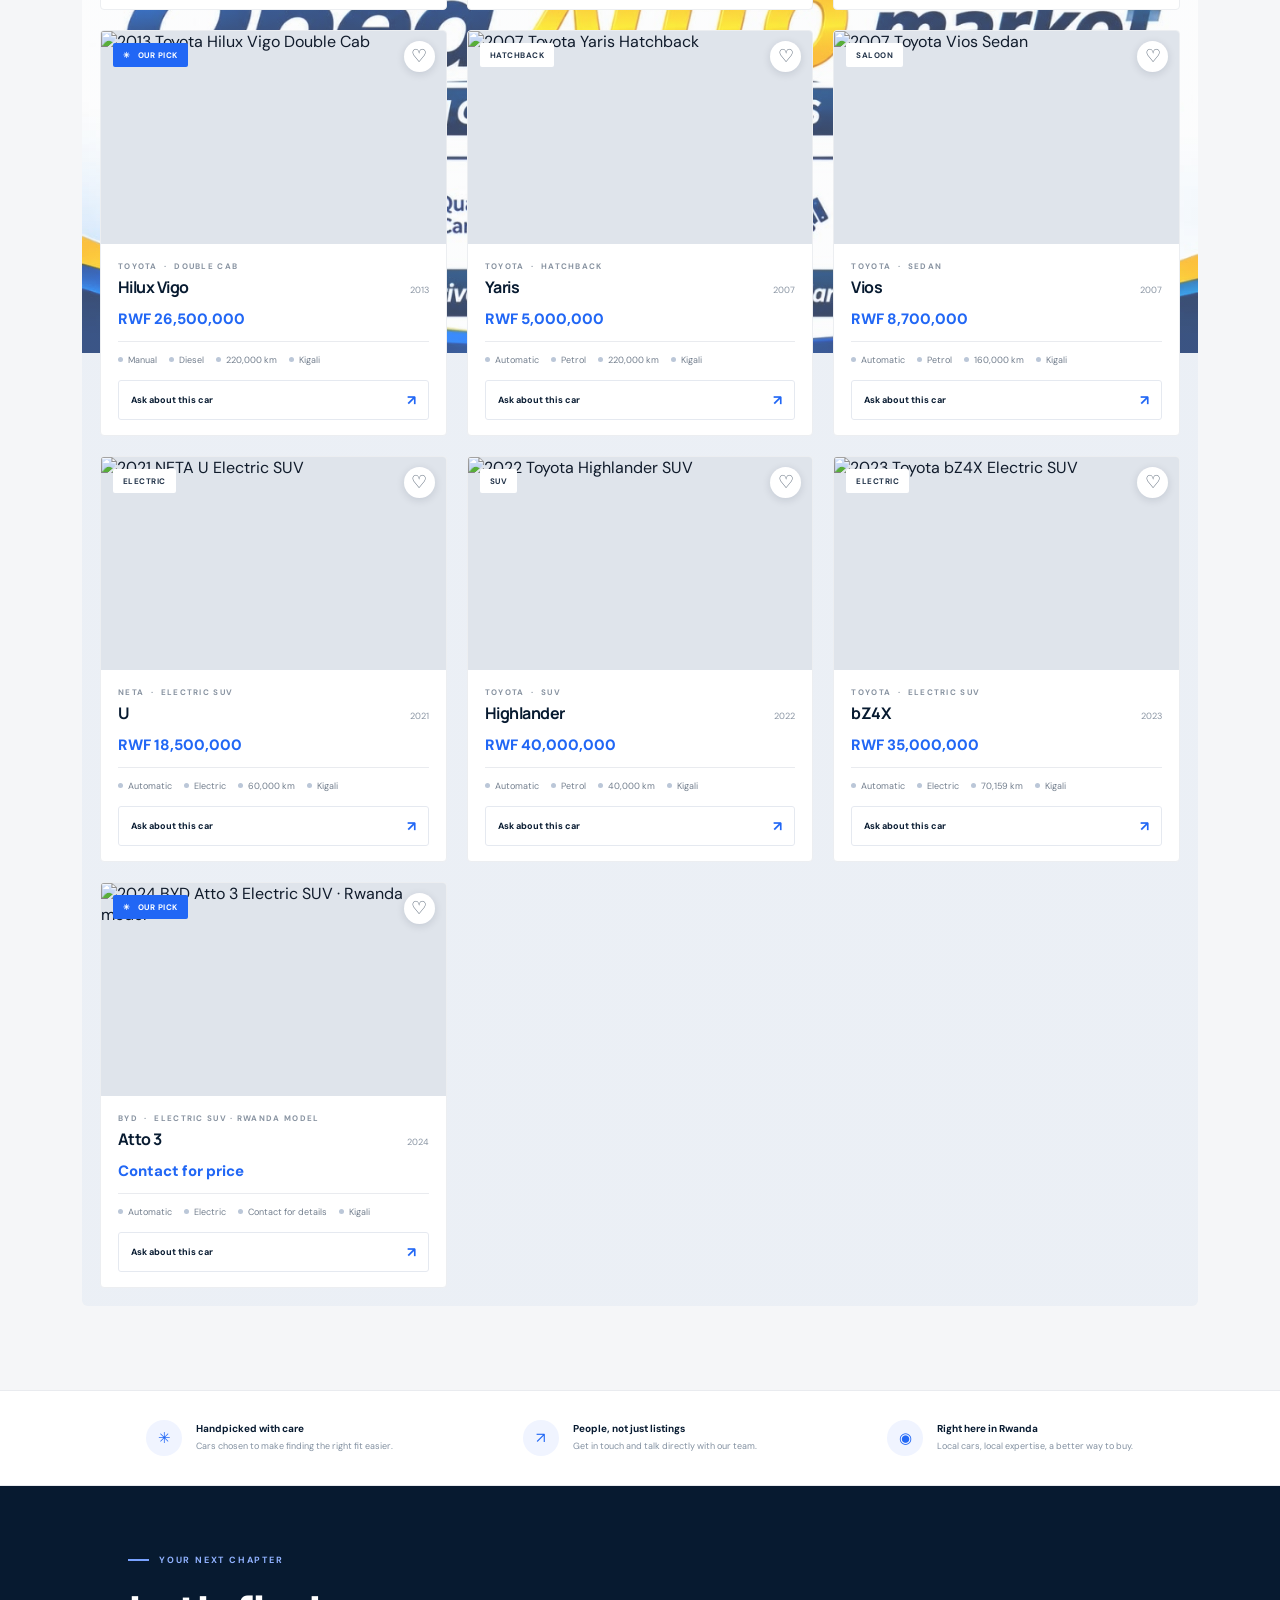
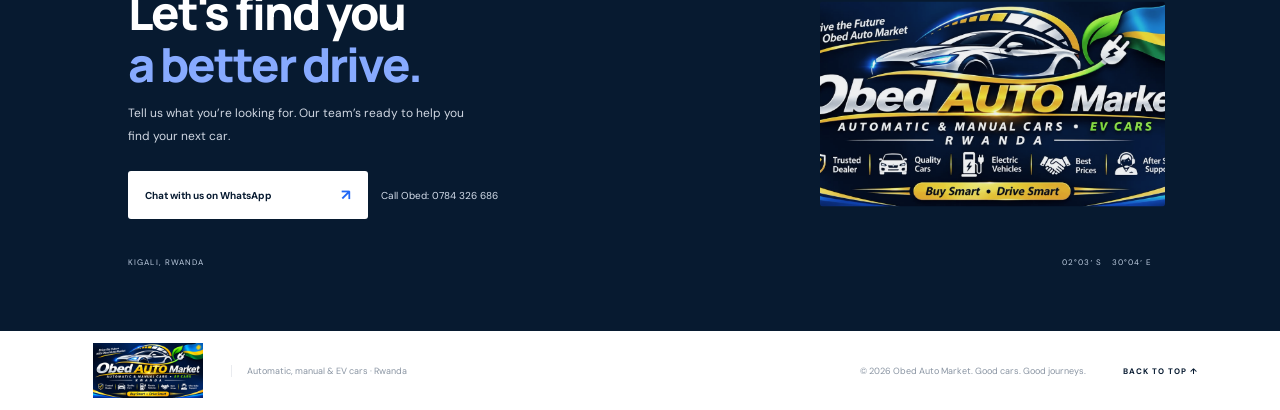
==== commit c704d125: "Move EV artwork behind car listings" ====
--- a/index.html
+++ b/index.html
@@ -34,13 +34,9 @@
     <section class="inventory-section" id="inventory">
       <div class="section-wrap"><div class="section-heading"><div><div class="section-kicker"><span></span> THE COLLECTION</div><h2>Your next drive<br>starts <span>right here.</span></h2><p>Explore our handpicked cars and discover a car that feels like yours.</p></div><a class="view-all" href="#car-grid">Explore all cars <span>↘</span></a></div>
         <div class="filter-panel"><div class="search-box"><svg viewBox="0 0 24 24" fill="none" aria-hidden="true"><circle cx="11" cy="11" r="6.5"/><path d="m16 16 4.5 4.5"/></svg><input id="car-search" type="search" placeholder="Search make, model, or keyword…" aria-label="Search cars"></div><label class="select-wrap"><span>MAKE</span><select id="make-filter"><option value="">All makes</option></select><span class="select-chevron">⌄</span></label><label class="select-wrap"><span>TRANSMISSION</span><select id="transmission-filter"><option value="">Any transmission</option><option value="Automatic">Automatic</option><option value="Manual">Manual</option></select><span class="select-chevron">⌄</span></label><label class="select-wrap price-filter"><span>MAX PRICE</span><select id="price-filter"><option value="">Any price</option><option value="10000000">Up to RWF 10M</option><option value="20000000">Up to RWF 20M</option><option value="30000000">Up to RWF 30M</option><option value="50000000">Up to RWF 50M</option></select><span class="select-chevron">⌄</span></label><button class="filter-reset" id="reset-filters" aria-label="Reset all filters">↺</button></div>
-        <div class="results-line"><p>RWANDA SAMPLE LISTINGS · CONFIRM STOCK &amp; PRICE <span id="results-count">09 cars</span></p><button id="saved-filter" class="saved-filter" aria-pressed="false"><span>♡</span> Saved cars <span class="saved-count" id="saved-count">0</span></button></div>
+        <div class="results-line"><p>RWANDA SAMPLE LISTINGS · CONFIRM STOCK &amp; PRICE <span id="results-count">09 cars</span></p><div class="results-actions"><a class="ev-banner-link" id="browse-ev" href="#car-grid">Browse electric cars <span aria-hidden="true">↗</span></a><button id="saved-filter" class="saved-filter" aria-pressed="false"><span>♡</span> Saved cars <span class="saved-count" id="saved-count">0</span></button></div></div>
         <div class="car-grid" id="car-grid" aria-live="polite"></div><div class="empty-state" id="empty-state" hidden><span>✳</span><h3>No cars found just yet.</h3><p>Try adjusting your search or filters to see more options.</p><button id="empty-reset">Clear your filters ↗</button></div>
       </div>
-    </section>
-
-    <section class="ev-banner" aria-label="Electric cars in Rwanda">
-      <a class="ev-banner-link" id="browse-ev" href="#inventory">Browse electric cars <span aria-hidden="true">↗</span></a>
     </section>
 
     <section class="trust-strip" id="why-us"><div class="trust-item"><span class="trust-icon">✳</span><div><strong>Handpicked with care</strong><span>Cars chosen to make finding the right fit easier.</span></div></div><div class="trust-item"><span class="trust-icon">↗</span><div><strong>People, not just listings</strong><span>Get in touch and talk directly with our team.</span></div></div><div class="trust-item"><span class="trust-icon">◉</span><div><strong>Right here in Rwanda</strong><span>Local cars, local expertise, a better way to buy.</span></div></div></section>
--- a/styles.css
+++ b/styles.css
@@ -64,3 +64,11 @@
 .ev-banner-link{display:inline-flex;align-items:center;gap:22px;padding:13px 17px;border:1px solid rgba(255,255,255,.75);border-radius:4px;background:rgba(7,26,48,.86);color:white;font-size:11px;font-weight:700;}
 .ev-banner-link span{color:#8bb2ff;font-size:16px}
 @media(max-width:650px){.brand{width:150px;height:56px}.footer-brand{width:105px;height:45px}.ev-banner{min-height:190px;padding:16px 5%;background-position:center 45%}.ev-banner-link{padding:11px 13px;font-size:10px}}
+/* Give the EV artwork a wide 16:9 presentation with much less cropping. */
+.ev-banner{width:100%;aspect-ratio:16/9;min-height:0;max-height:none;background-position:center;background-size:cover}
+@media(max-width:650px){.ev-banner{aspect-ratio:16/9;min-height:0;padding:12px 5%;background-position:center}}
+/* Place the full-size Rwanda EV artwork beneath the vehicle cards. */
+.car-grid{position:relative;padding:18px;border-radius:6px;background-color:#e8edf4;background-image:linear-gradient(rgba(245,247,250,.24),rgba(245,247,250,.24)),url('assets/rwanda-ev-market-background.jpg');background-repeat:no-repeat;background-position:center top;background-size:100% auto}
+.results-actions{display:flex;align-items:center;gap:20px}
+.results-actions .ev-banner-link{background:var(--navy);font-size:9px;padding:10px 13px;gap:12px}
+@media(max-width:650px){.car-grid{padding:9px;gap:11px;background-size:100% auto;background-position:center top}.results-actions{gap:9px;flex-wrap:wrap;justify-content:flex-end}.results-actions .ev-banner-link{font-size:8px;padding:8px 9px;gap:6px}}
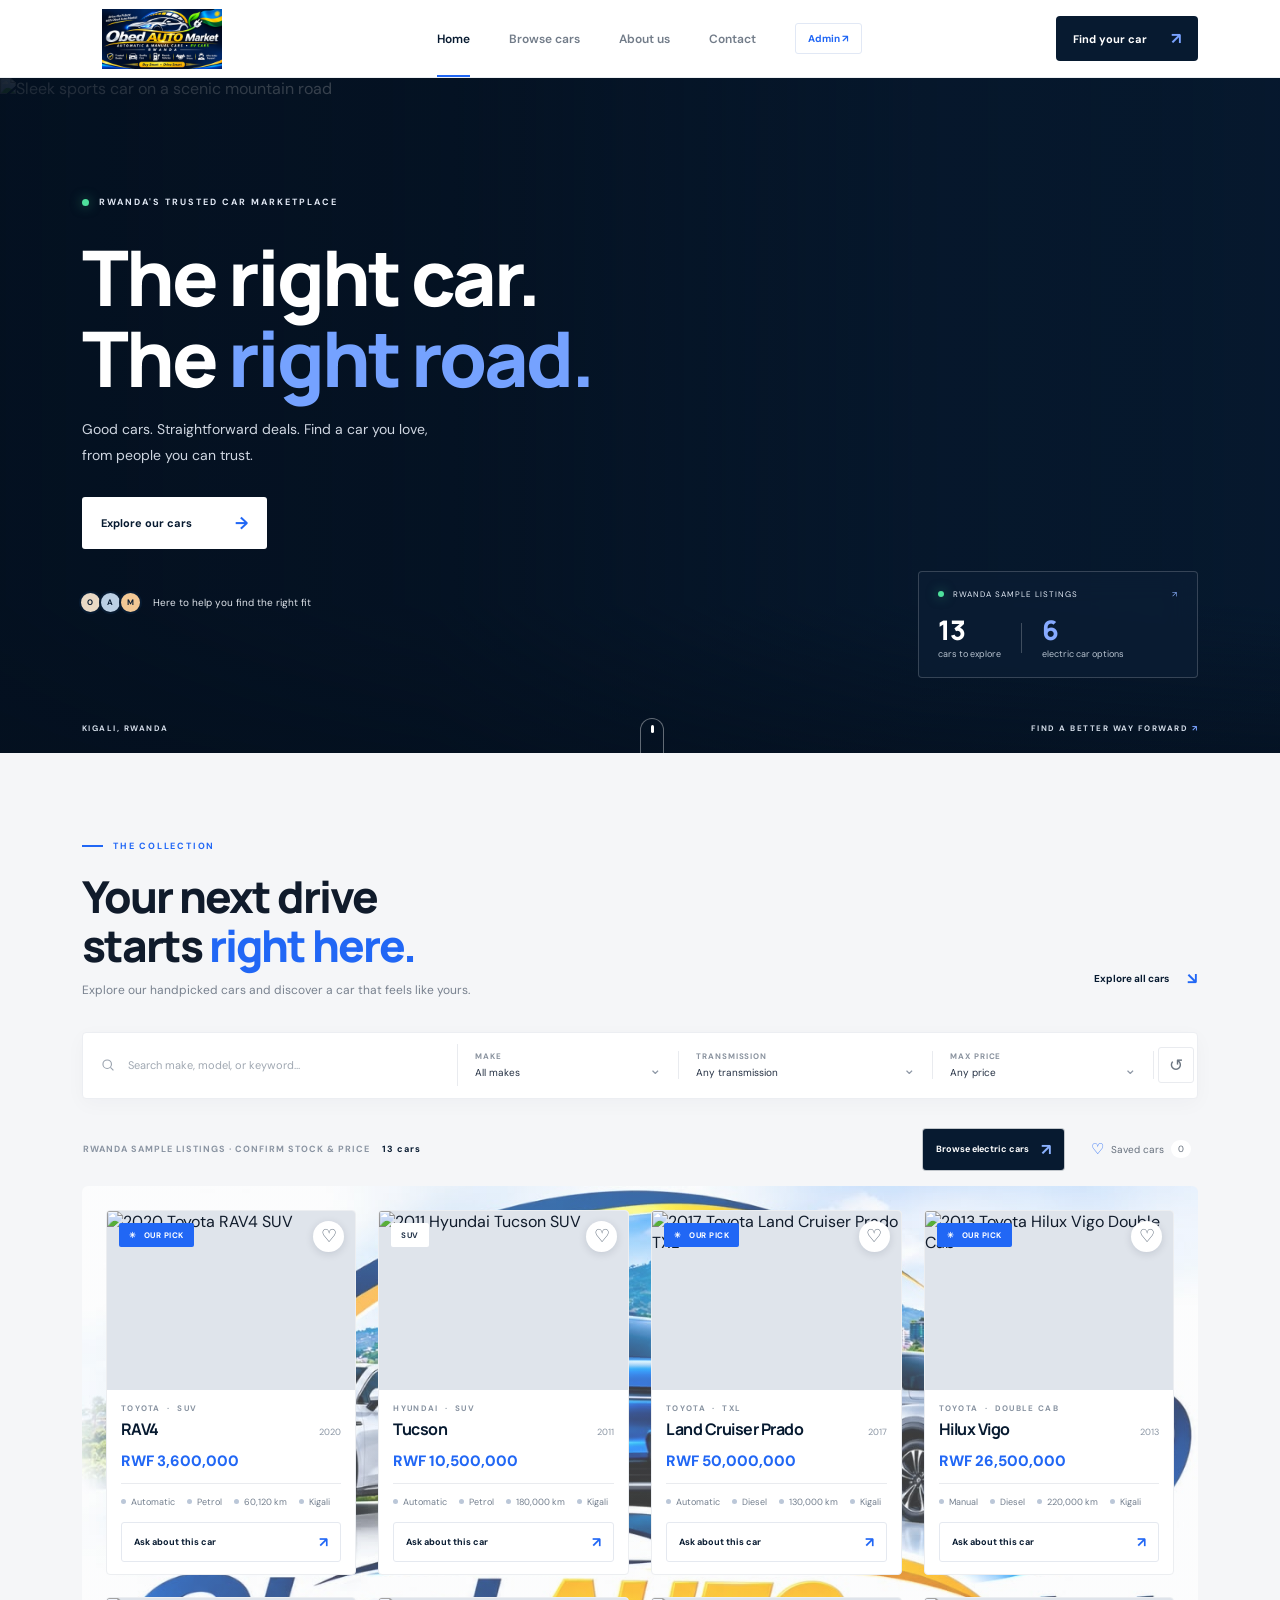
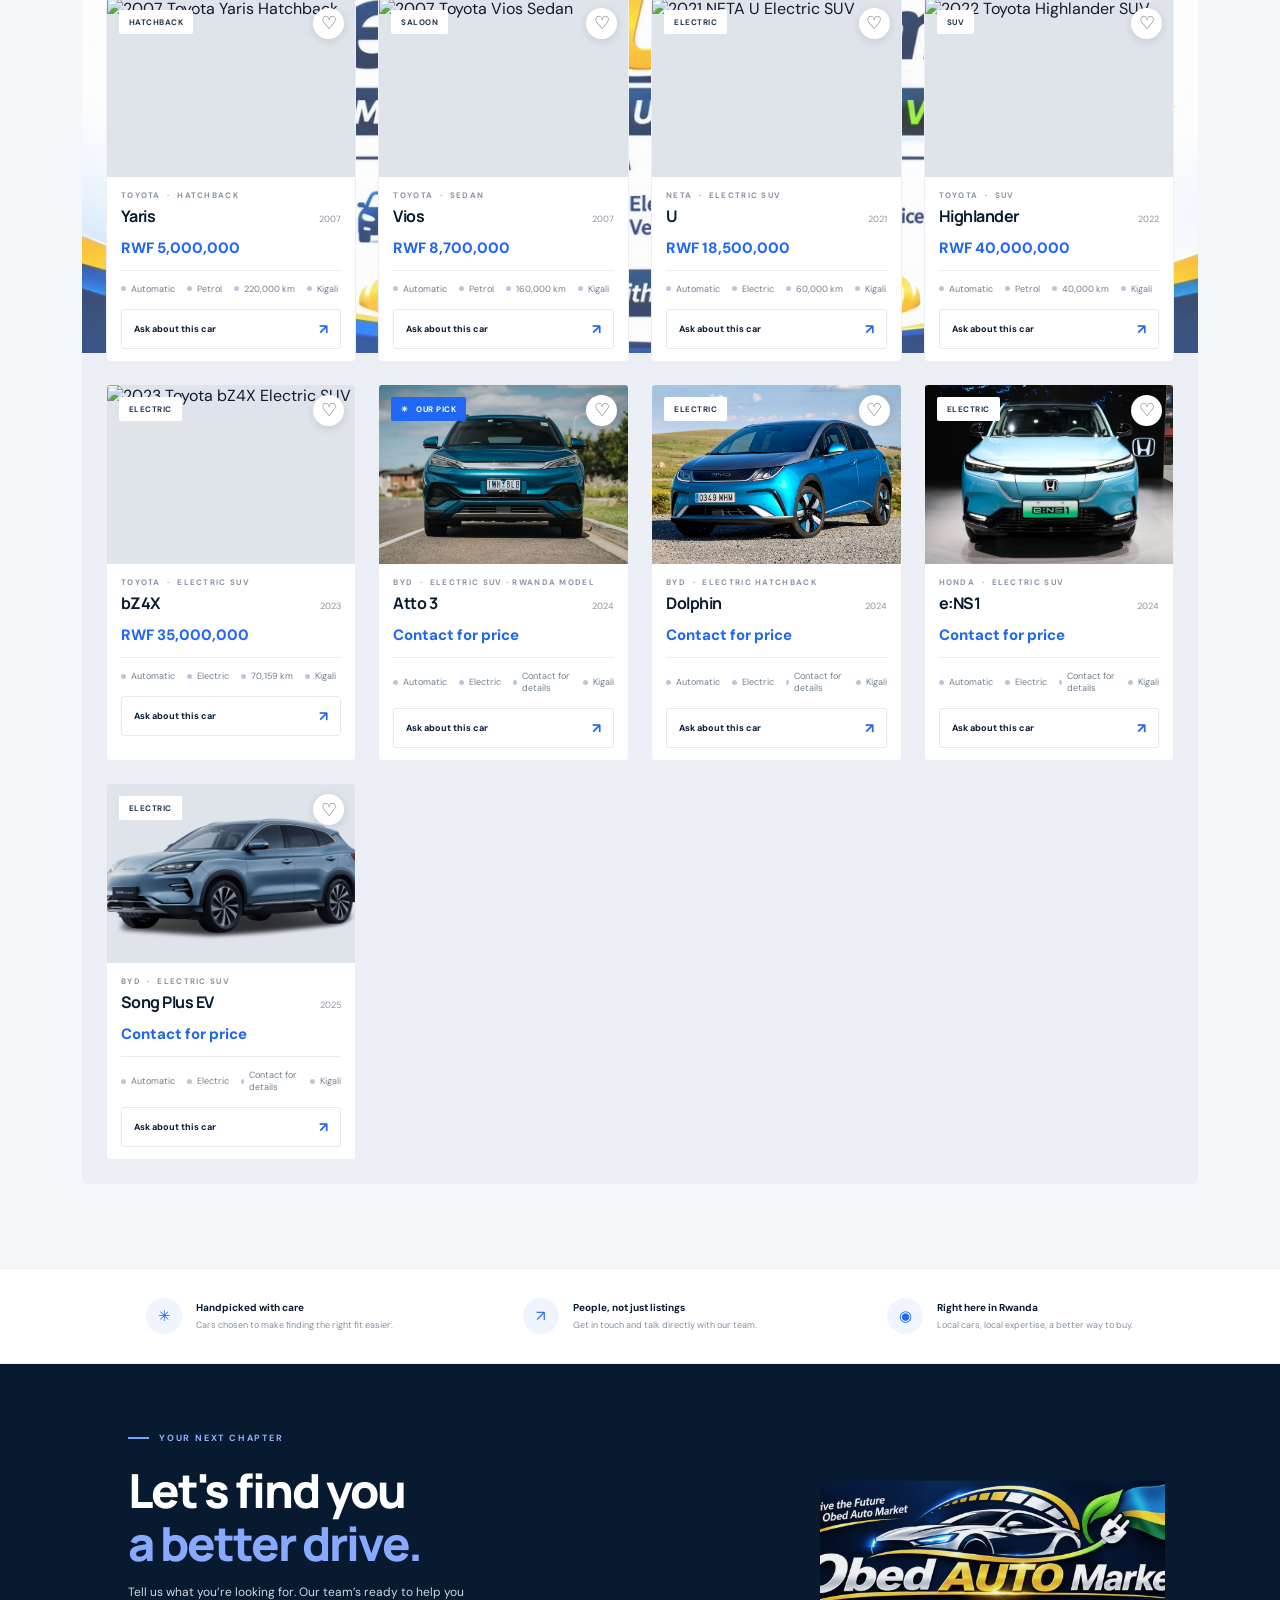
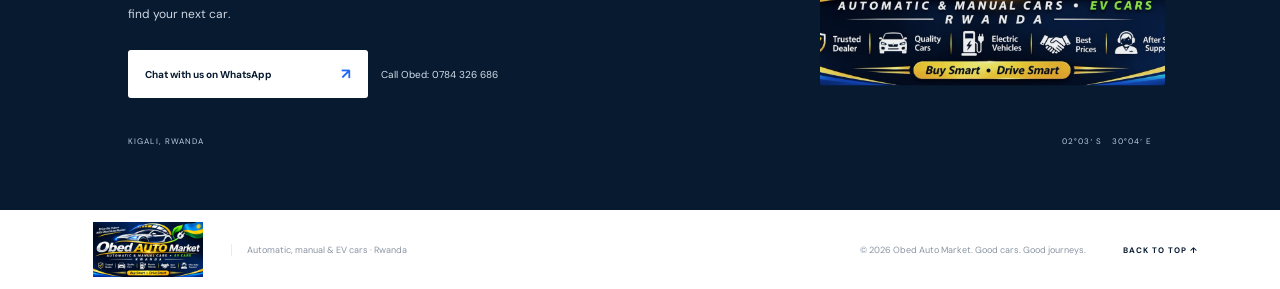
==== commit 8cc5e829: "Add more EV models with photos" ====
--- a/index.html
+++ b/index.html
@@ -25,7 +25,7 @@
       <img class="hero-image" src="https://images.unsplash.com/photo-1503376780353-7e6692767b70?auto=format&fit=crop&w=2200&q=85" alt="Sleek sports car on a scenic mountain road" fetchpriority="high">
       <div class="hero-shade"></div>
       <div class="hero-inner"><div class="hero-copy"><div class="eyebrow"><span class="live-dot"></span> RWANDA'S TRUSTED CAR MARKETPLACE</div><h1>The right car.<br>The <span>right road.</span></h1><p>Good cars. Straightforward deals. Find a car you love, from people you can trust.</p><a class="hero-button" href="#inventory">Explore our cars <span aria-hidden="true">→</span></a><div class="hero-proof"><div class="proof-avatars"><span>O</span><span>A</span><span>M</span></div><span>Here to help you find the right fit</span></div></div>
-        <div class="hero-card"><div class="hero-card-top"><span class="live-dot"></span><span>AVAILABLE IN RWANDA</span><span class="card-arrow">↗</span></div><div class="hero-card-bottom"><div><span class="stat-number">10</span><span class="stat-label">cars to explore</span></div><span class="card-separator"></span><div><span class="stat-number stat-blue">3</span><span class="stat-label">electric car options</span></div></div></div>
+        <div class="hero-card"><div class="hero-card-top"><span class="live-dot"></span><span>RWANDA SAMPLE LISTINGS</span><span class="card-arrow">↗</span></div><div class="hero-card-bottom"><div><span class="stat-number">13</span><span class="stat-label">cars to explore</span></div><span class="card-separator"></span><div><span class="stat-number stat-blue">6</span><span class="stat-label">electric car options</span></div></div></div>
       </div>
       <div class="hero-bottom"><span>KIGALI, RWANDA</span><span>FIND A BETTER WAY FORWARD <span class="blue-text">↗</span></span></div>
       <a class="scroll-cue" href="#inventory" aria-label="Scroll to browse cars"><span></span></a>
--- a/styles.css
+++ b/styles.css
@@ -72,3 +72,10 @@
 .results-actions{display:flex;align-items:center;gap:20px}
 .results-actions .ev-banner-link{background:var(--navy);font-size:9px;padding:10px 13px;gap:12px}
 @media(max-width:650px){.car-grid{padding:9px;gap:11px;background-size:100% auto;background-position:center top}.results-actions{gap:9px;flex-wrap:wrap;justify-content:flex-end}.results-actions .ev-banner-link{font-size:8px;padding:8px 9px;gap:6px}}
+/* Compact listing cards so more of the EV artwork remains visible around them. */
+.car-grid{grid-template-columns:repeat(4,minmax(0,1fr));gap:22px;padding:24px}
+.car-image-wrap{height:clamp(145px,14vw,190px)}
+.car-info{padding:13px 14px 12px}
+@media(max-width:950px){.car-grid{grid-template-columns:repeat(3,minmax(0,1fr));gap:16px;padding:16px}.car-image-wrap{height:160px}}
+@media(max-width:650px){.car-grid{grid-template-columns:repeat(2,minmax(0,1fr));gap:12px;padding:10px}.car-image-wrap{height:125px}.car-info{padding:10px 9px}}
+@media(max-width:430px){.car-grid{grid-template-columns:minmax(0,1fr);gap:12px;padding:10px}.car-image-wrap{height:clamp(160px,52vw,210px)}}
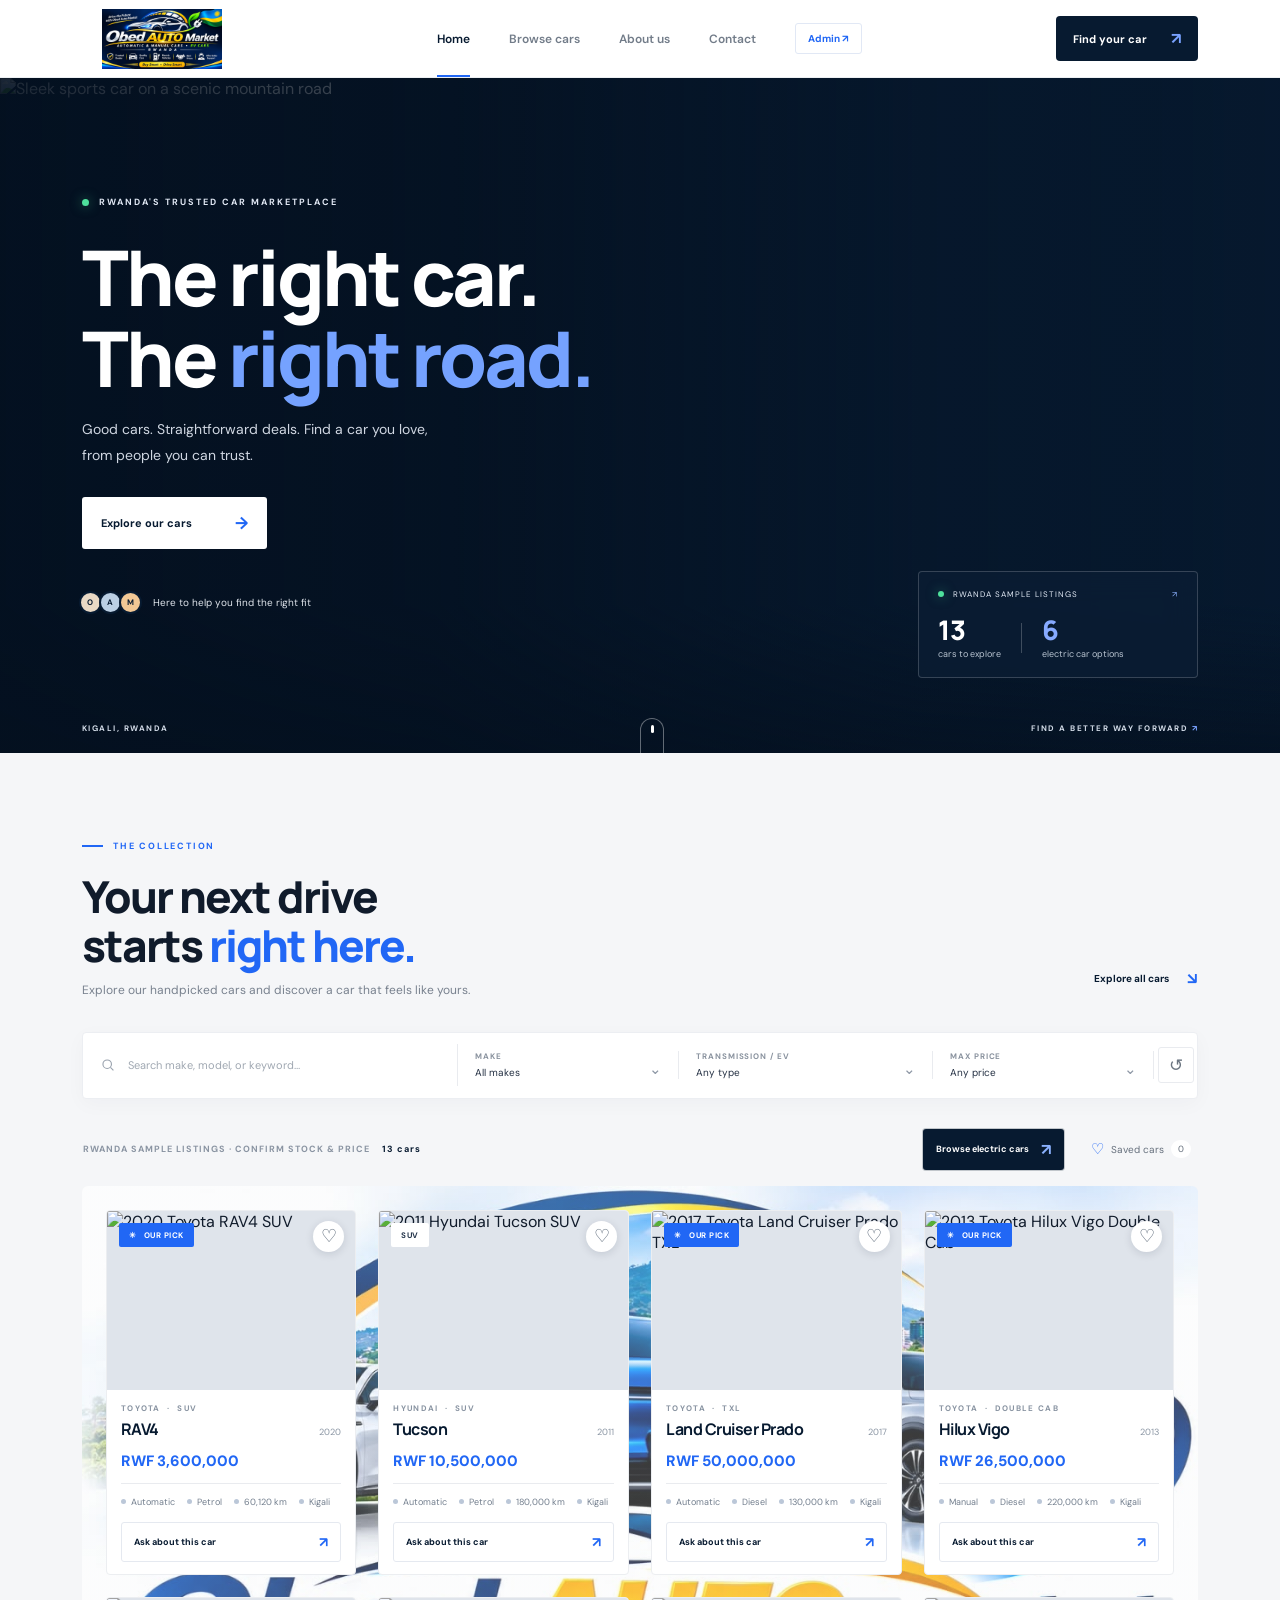
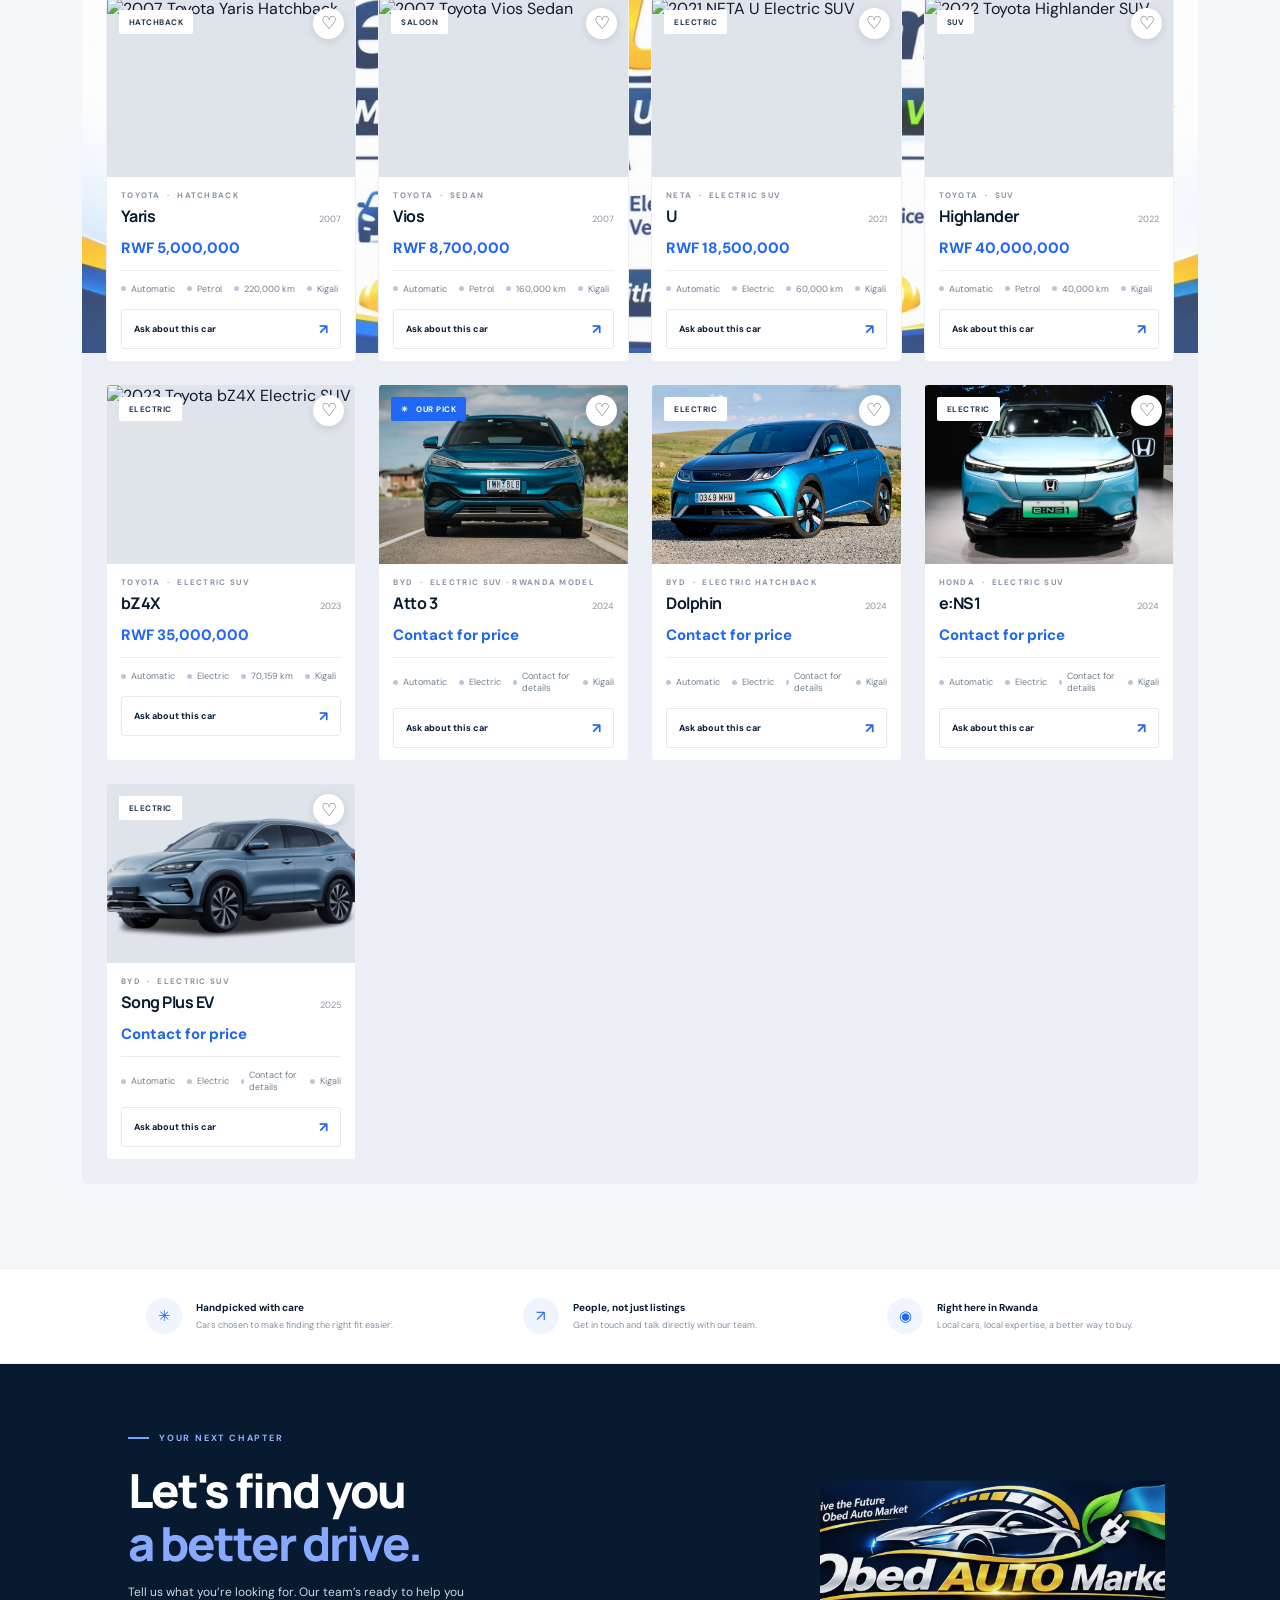
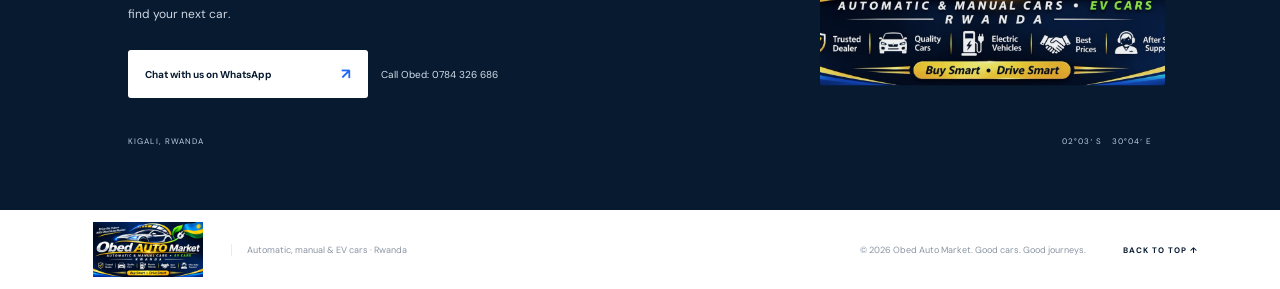
==== commit fc0b4183: "Add electric vehicles to inventory filter" ====
--- a/index.html
+++ b/index.html
@@ -33,7 +33,7 @@
 
     <section class="inventory-section" id="inventory">
       <div class="section-wrap"><div class="section-heading"><div><div class="section-kicker"><span></span> THE COLLECTION</div><h2>Your next drive<br>starts <span>right here.</span></h2><p>Explore our handpicked cars and discover a car that feels like yours.</p></div><a class="view-all" href="#car-grid">Explore all cars <span>↘</span></a></div>
-        <div class="filter-panel"><div class="search-box"><svg viewBox="0 0 24 24" fill="none" aria-hidden="true"><circle cx="11" cy="11" r="6.5"/><path d="m16 16 4.5 4.5"/></svg><input id="car-search" type="search" placeholder="Search make, model, or keyword…" aria-label="Search cars"></div><label class="select-wrap"><span>MAKE</span><select id="make-filter"><option value="">All makes</option></select><span class="select-chevron">⌄</span></label><label class="select-wrap"><span>TRANSMISSION</span><select id="transmission-filter"><option value="">Any transmission</option><option value="Automatic">Automatic</option><option value="Manual">Manual</option></select><span class="select-chevron">⌄</span></label><label class="select-wrap price-filter"><span>MAX PRICE</span><select id="price-filter"><option value="">Any price</option><option value="10000000">Up to RWF 10M</option><option value="20000000">Up to RWF 20M</option><option value="30000000">Up to RWF 30M</option><option value="50000000">Up to RWF 50M</option></select><span class="select-chevron">⌄</span></label><button class="filter-reset" id="reset-filters" aria-label="Reset all filters">↺</button></div>
+        <div class="filter-panel"><div class="search-box"><svg viewBox="0 0 24 24" fill="none" aria-hidden="true"><circle cx="11" cy="11" r="6.5"/><path d="m16 16 4.5 4.5"/></svg><input id="car-search" type="search" placeholder="Search make, model, or keyword…" aria-label="Search cars"></div><label class="select-wrap"><span>MAKE</span><select id="make-filter"><option value="">All makes</option></select><span class="select-chevron">⌄</span></label><label class="select-wrap"><span>TRANSMISSION / EV</span><select id="transmission-filter"><option value="">Any type</option><option value="Automatic">Automatic</option><option value="Manual">Manual</option><option value="Electric">Electric (EV)</option></select><span class="select-chevron">⌄</span></label><label class="select-wrap price-filter"><span>MAX PRICE</span><select id="price-filter"><option value="">Any price</option><option value="10000000">Up to RWF 10M</option><option value="20000000">Up to RWF 20M</option><option value="30000000">Up to RWF 30M</option><option value="50000000">Up to RWF 50M</option></select><span class="select-chevron">⌄</span></label><button class="filter-reset" id="reset-filters" aria-label="Reset all filters">↺</button></div>
         <div class="results-line"><p>RWANDA SAMPLE LISTINGS · CONFIRM STOCK &amp; PRICE <span id="results-count">09 cars</span></p><div class="results-actions"><a class="ev-banner-link" id="browse-ev" href="#car-grid">Browse electric cars <span aria-hidden="true">↗</span></a><button id="saved-filter" class="saved-filter" aria-pressed="false"><span>♡</span> Saved cars <span class="saved-count" id="saved-count">0</span></button></div></div>
         <div class="car-grid" id="car-grid" aria-live="polite"></div><div class="empty-state" id="empty-state" hidden><span>✳</span><h3>No cars found just yet.</h3><p>Try adjusting your search or filters to see more options.</p><button id="empty-reset">Clear your filters ↗</button></div>
       </div>
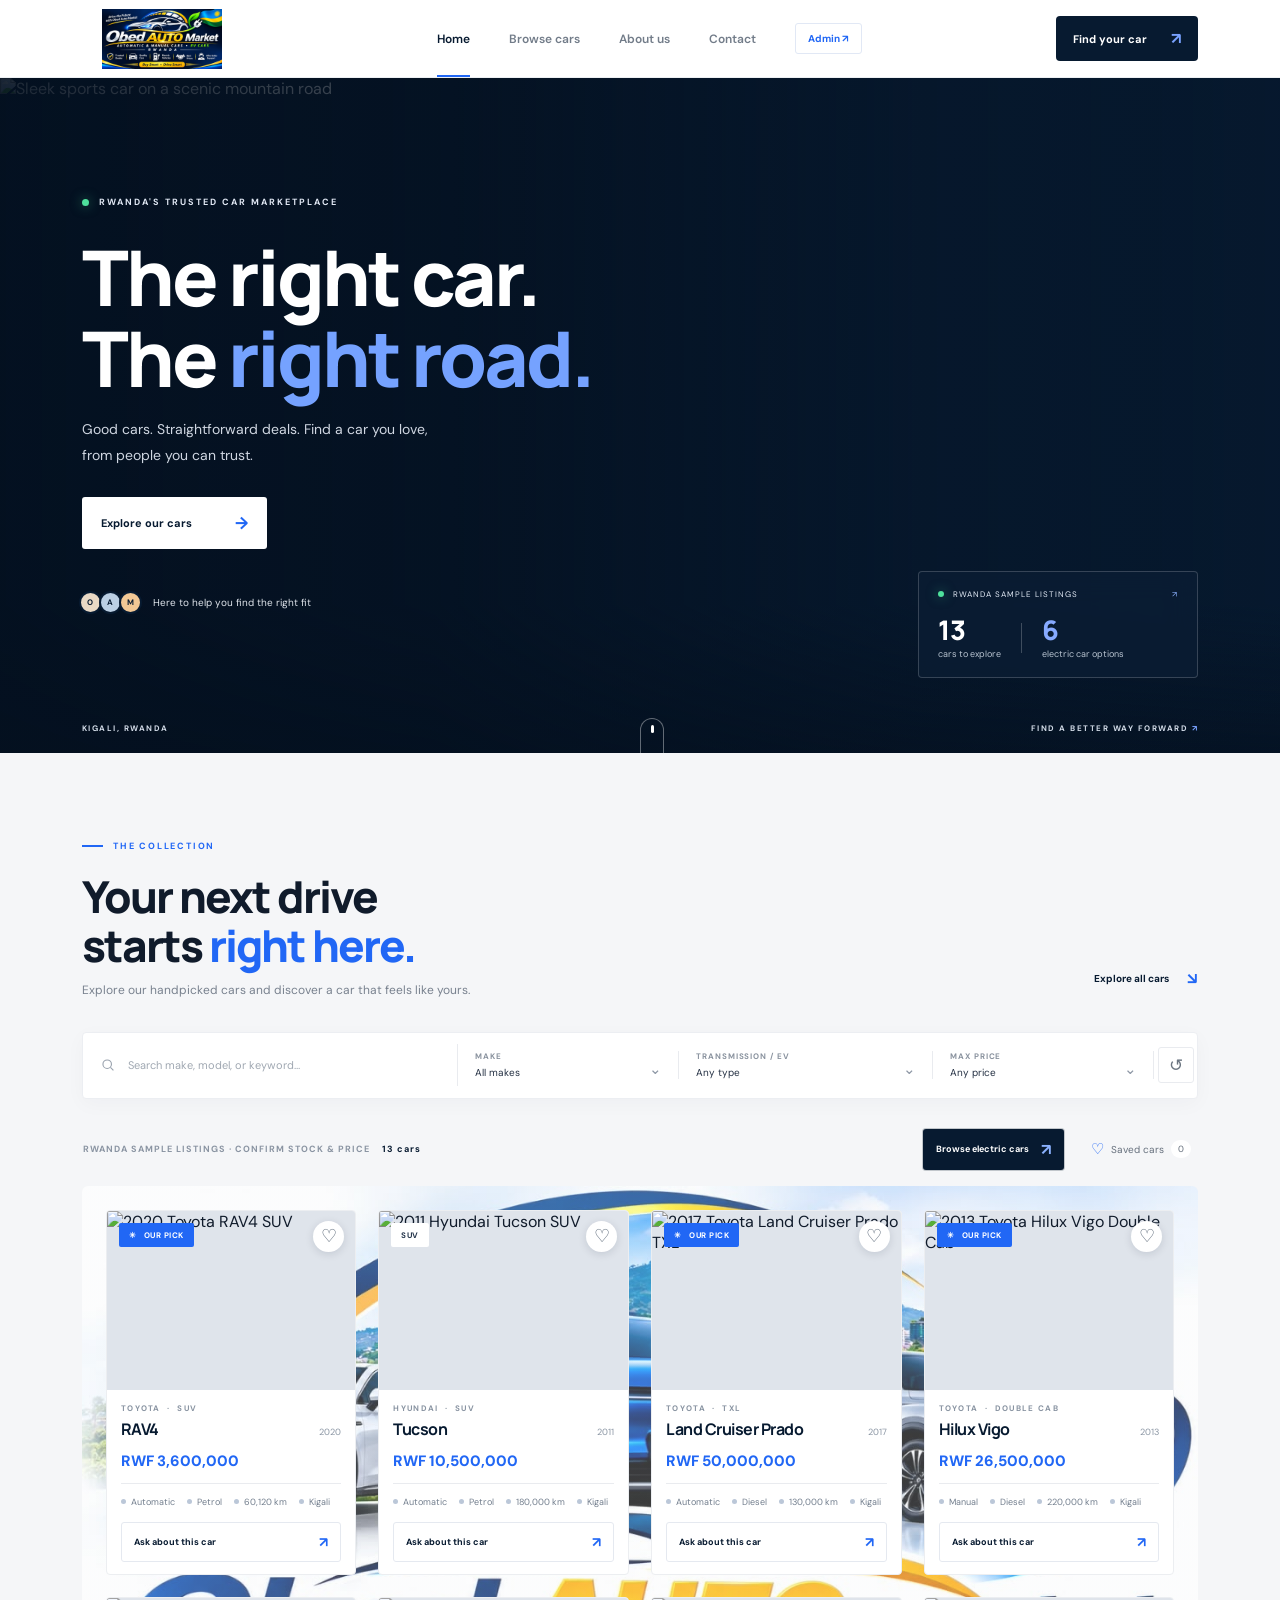
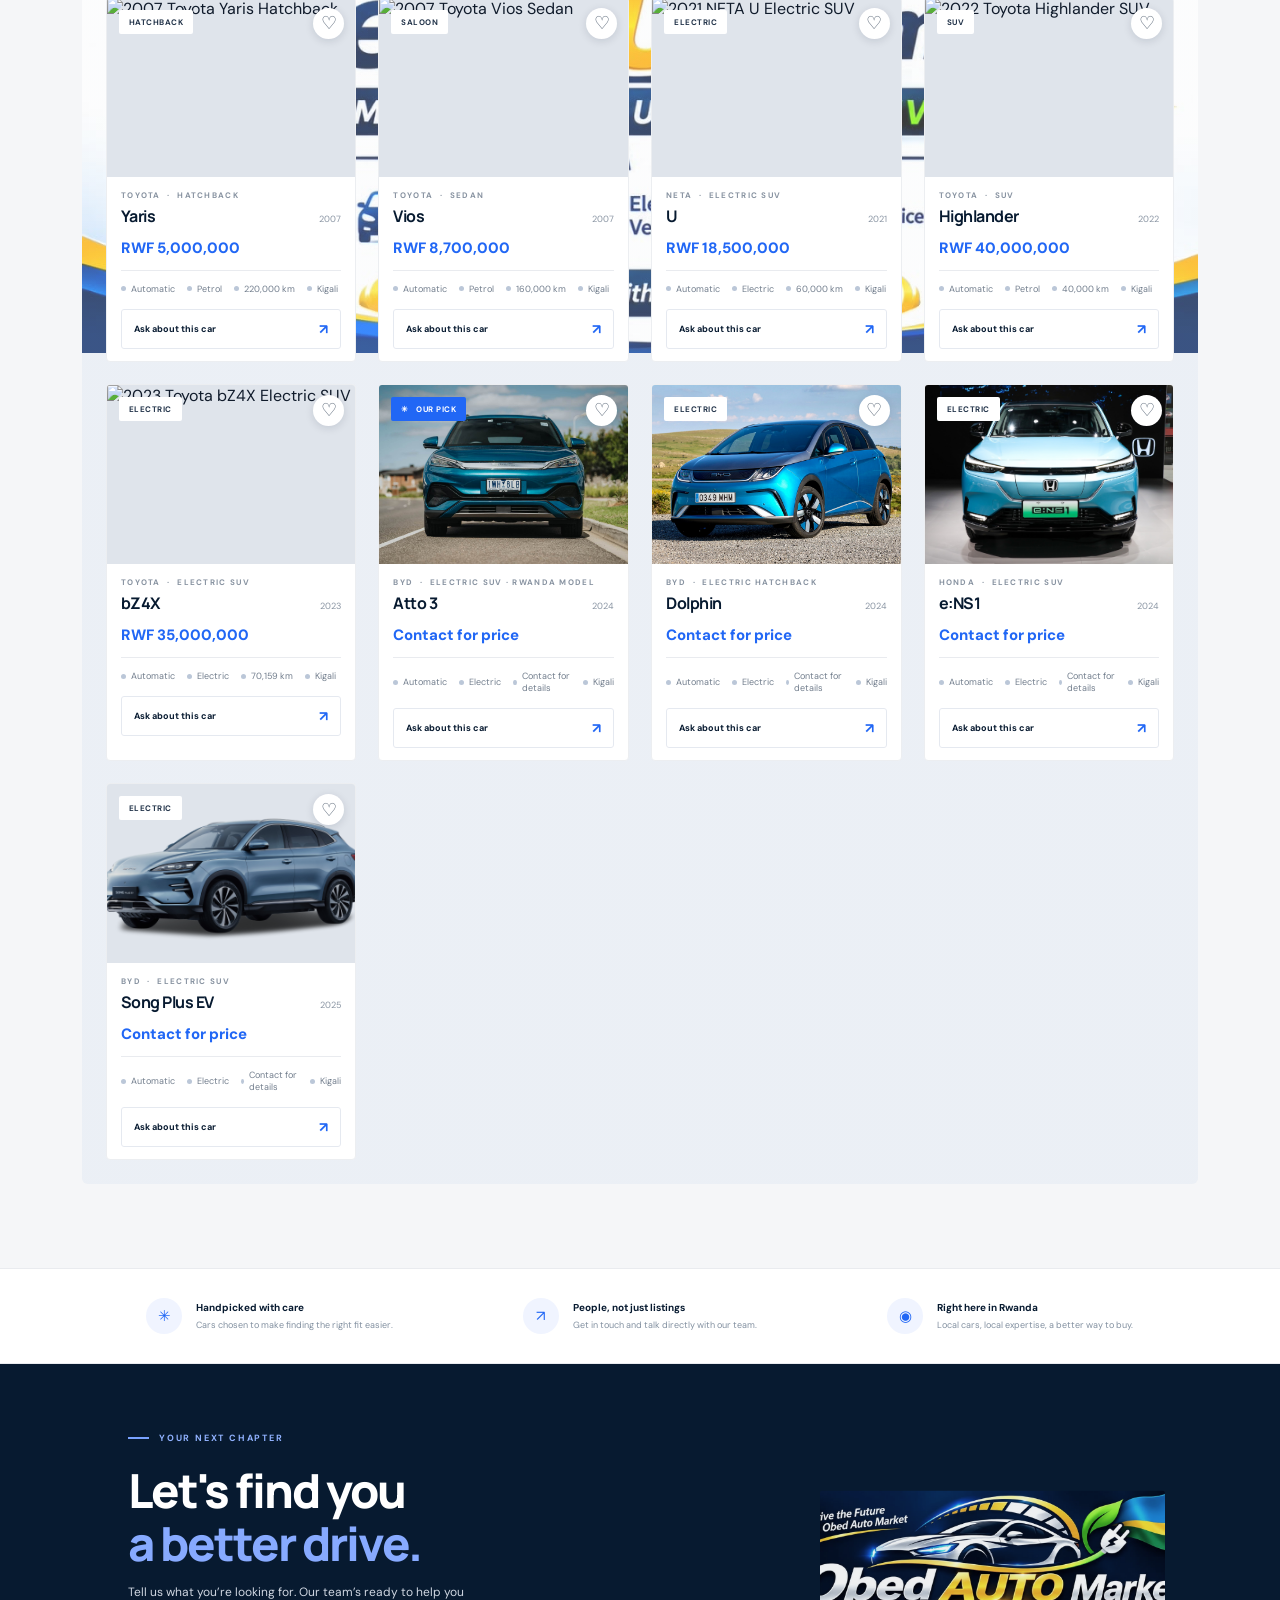
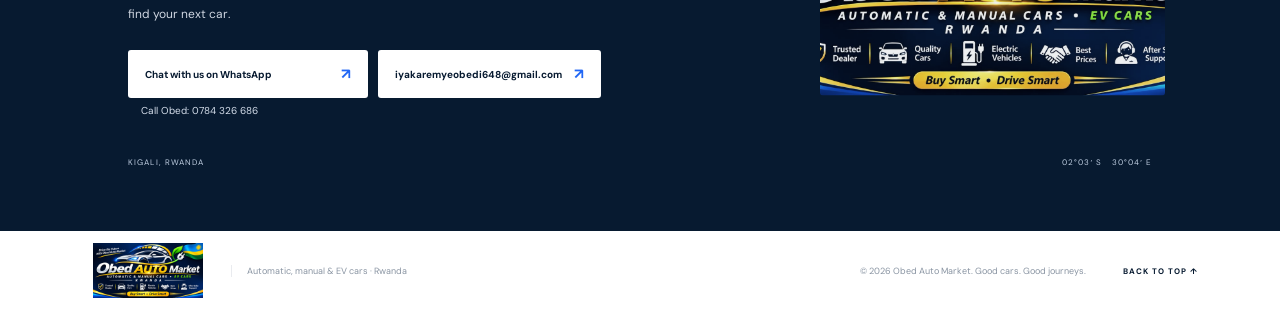
==== commit 040ee58e: "Add email contact option" ====
--- a/index.html
+++ b/index.html
@@ -41,7 +41,7 @@
 
     <section class="trust-strip" id="why-us"><div class="trust-item"><span class="trust-icon">✳</span><div><strong>Handpicked with care</strong><span>Cars chosen to make finding the right fit easier.</span></div></div><div class="trust-item"><span class="trust-icon">↗</span><div><strong>People, not just listings</strong><span>Get in touch and talk directly with our team.</span></div></div><div class="trust-item"><span class="trust-icon">◉</span><div><strong>Right here in Rwanda</strong><span>Local cars, local expertise, a better way to buy.</span></div></div></section>
 
-    <section class="contact-section" id="contact"><div class="contact-content"><div class="section-kicker light-kicker"><span></span> YOUR NEXT CHAPTER</div><h2>Let's find you<br><span>a better drive.</span></h2><p>Tell us what you’re looking for. Our team’s ready to help you find your next car.</p><a class="contact-button" id="contact-whatsapp" href="https://wa.me/250784326686?text=Hi%20Obed%20Auto%20Market%2C%20I%E2%80%99m%20looking%20for%20a%20car%20in%20Rwanda." target="_blank" rel="noopener noreferrer">Chat with us on WhatsApp <span>↗</span></a><a class="contact-phone" href="tel:+250784326686">Call Obed: 0784 326 686</a></div><div class="contact-art" aria-hidden="true"><img src="assets/obed-auto-market-logo.jpg" alt="" loading="lazy"></div><div class="contact-coordinate"><span>KIGALI, RWANDA</span><span>02°03′ S &nbsp; 30°04′ E</span></div></section>
+    <section class="contact-section" id="contact"><div class="contact-content"><div class="section-kicker light-kicker"><span></span> YOUR NEXT CHAPTER</div><h2>Let's find you<br><span>a better drive.</span></h2><p>Tell us what you’re looking for. Our team’s ready to help you find your next car.</p><a class="contact-button" id="contact-whatsapp" href="https://wa.me/250784326686?text=Hi%20Obed%20Auto%20Market%2C%20I%E2%80%99m%20looking%20for%20a%20car%20in%20Rwanda." target="_blank" rel="noopener noreferrer">Chat with us on WhatsApp <span>↗</span></a><a class="contact-button email-button" href="mailto:iyakaremyeobedi648@gmail.com">iyakaremyeobedi648@gmail.com <span>↗</span></a><a class="contact-phone" href="tel:+250784326686">Call Obed: 0784 326 686</a></div><div class="contact-art" aria-hidden="true"><img src="assets/obed-auto-market-logo.jpg" alt="" loading="lazy"></div><div class="contact-coordinate"><span>KIGALI, RWANDA</span><span>02°03′ S &nbsp; 30°04′ E</span></div></section>
   </main>
   <div class="admin-overlay" id="admin-overlay" hidden>
     <section class="admin-panel" role="dialog" aria-modal="true" aria-labelledby="admin-login-title">
--- a/styles.css
+++ b/styles.css
@@ -79,3 +79,5 @@
 @media(max-width:950px){.car-grid{grid-template-columns:repeat(3,minmax(0,1fr));gap:16px;padding:16px}.car-image-wrap{height:160px}}
 @media(max-width:650px){.car-grid{grid-template-columns:repeat(2,minmax(0,1fr));gap:12px;padding:10px}.car-image-wrap{height:125px}.car-info{padding:10px 9px}}
 @media(max-width:430px){.car-grid{grid-template-columns:minmax(0,1fr);gap:12px;padding:10px}.car-image-wrap{height:clamp(160px,52vw,210px)}}
+.email-button{width:auto;max-width:100%;margin-left:10px;gap:12px}
+@media(max-width:650px){.email-button{margin:12px 0 0;max-width:100%;font-size:9px}}
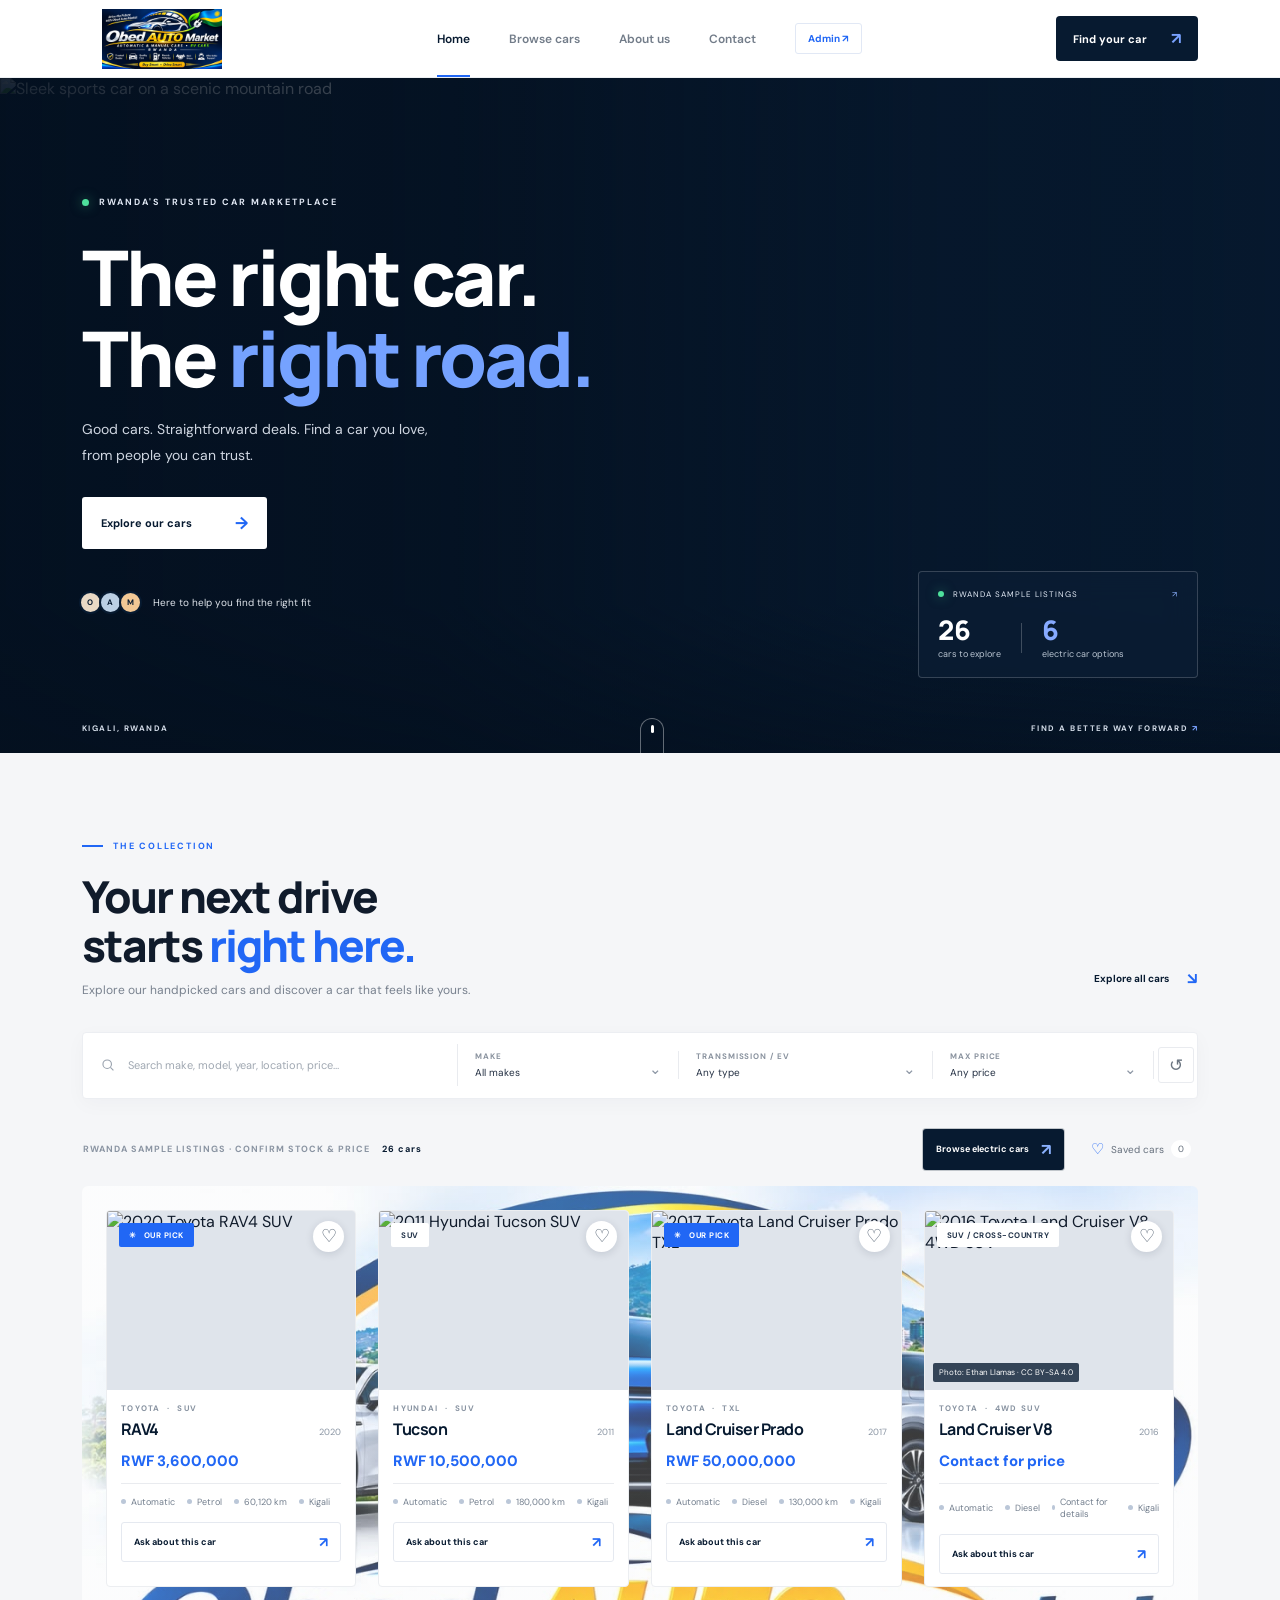
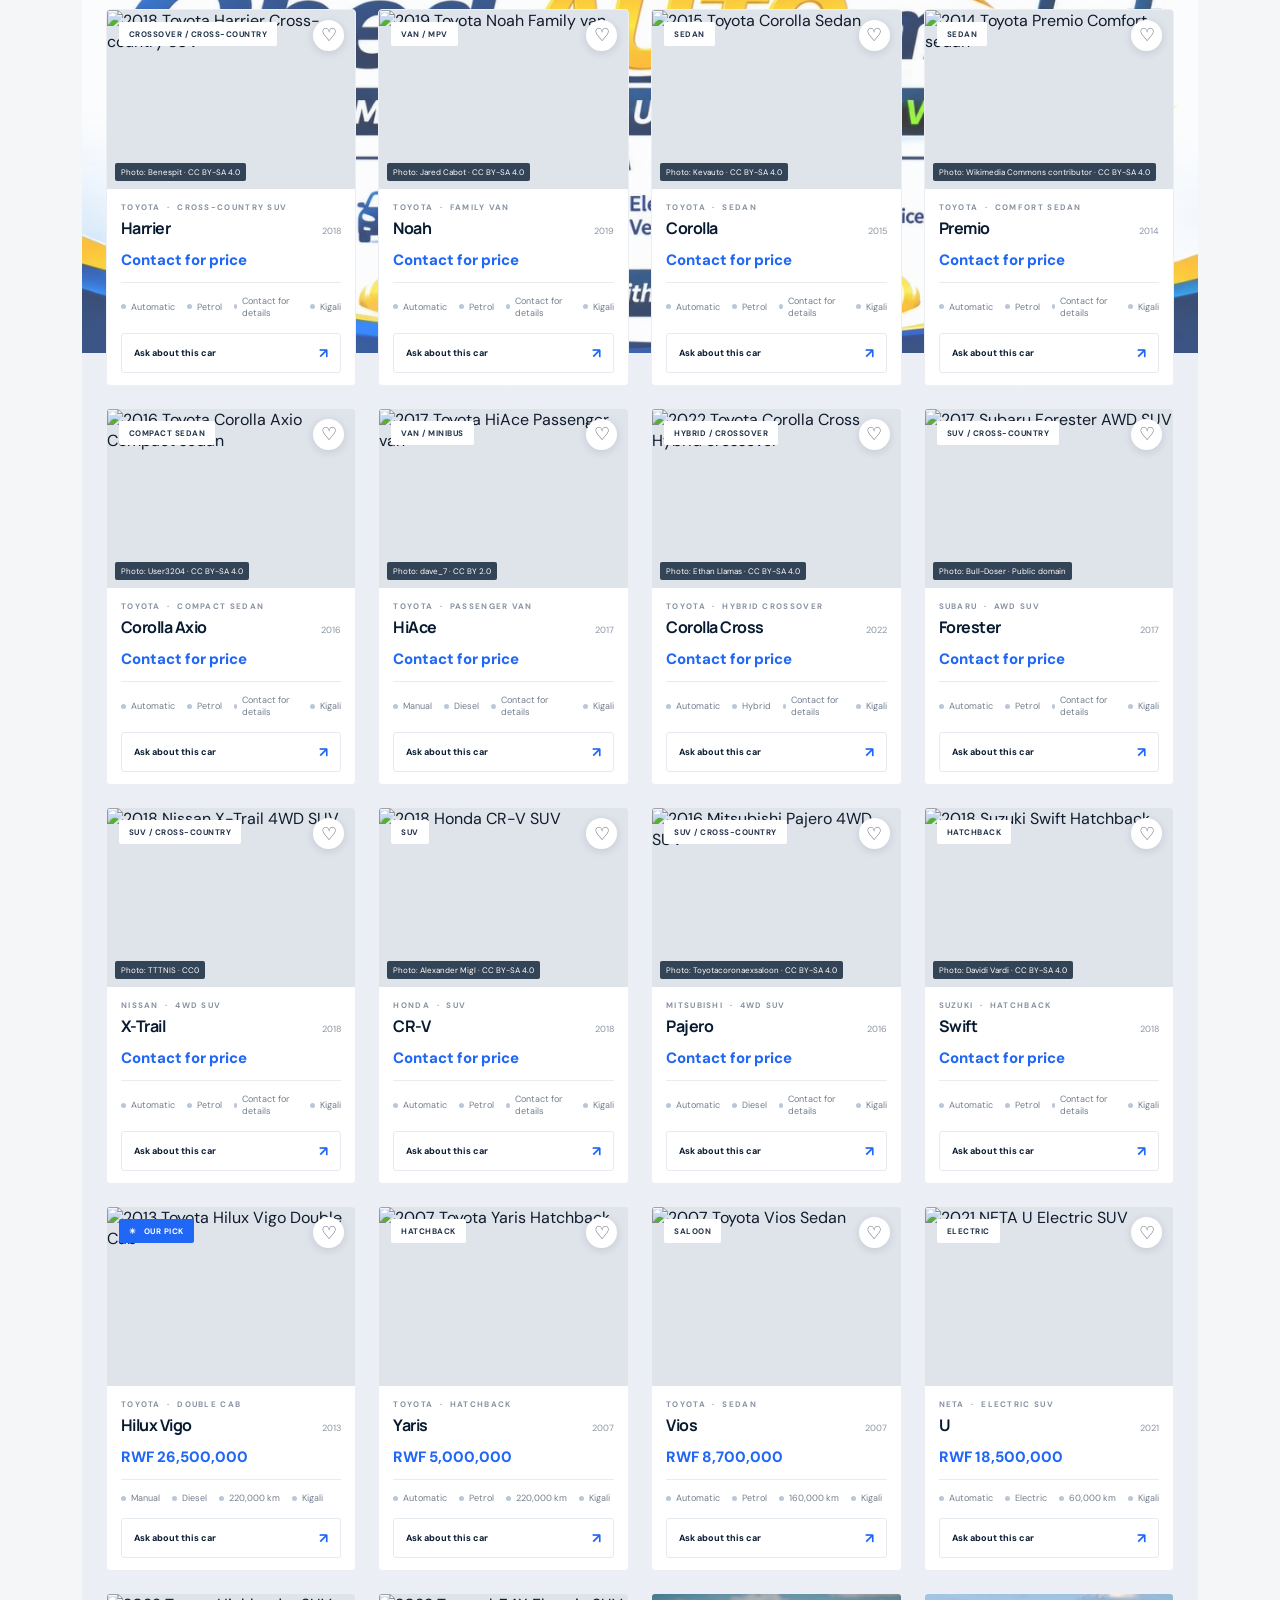
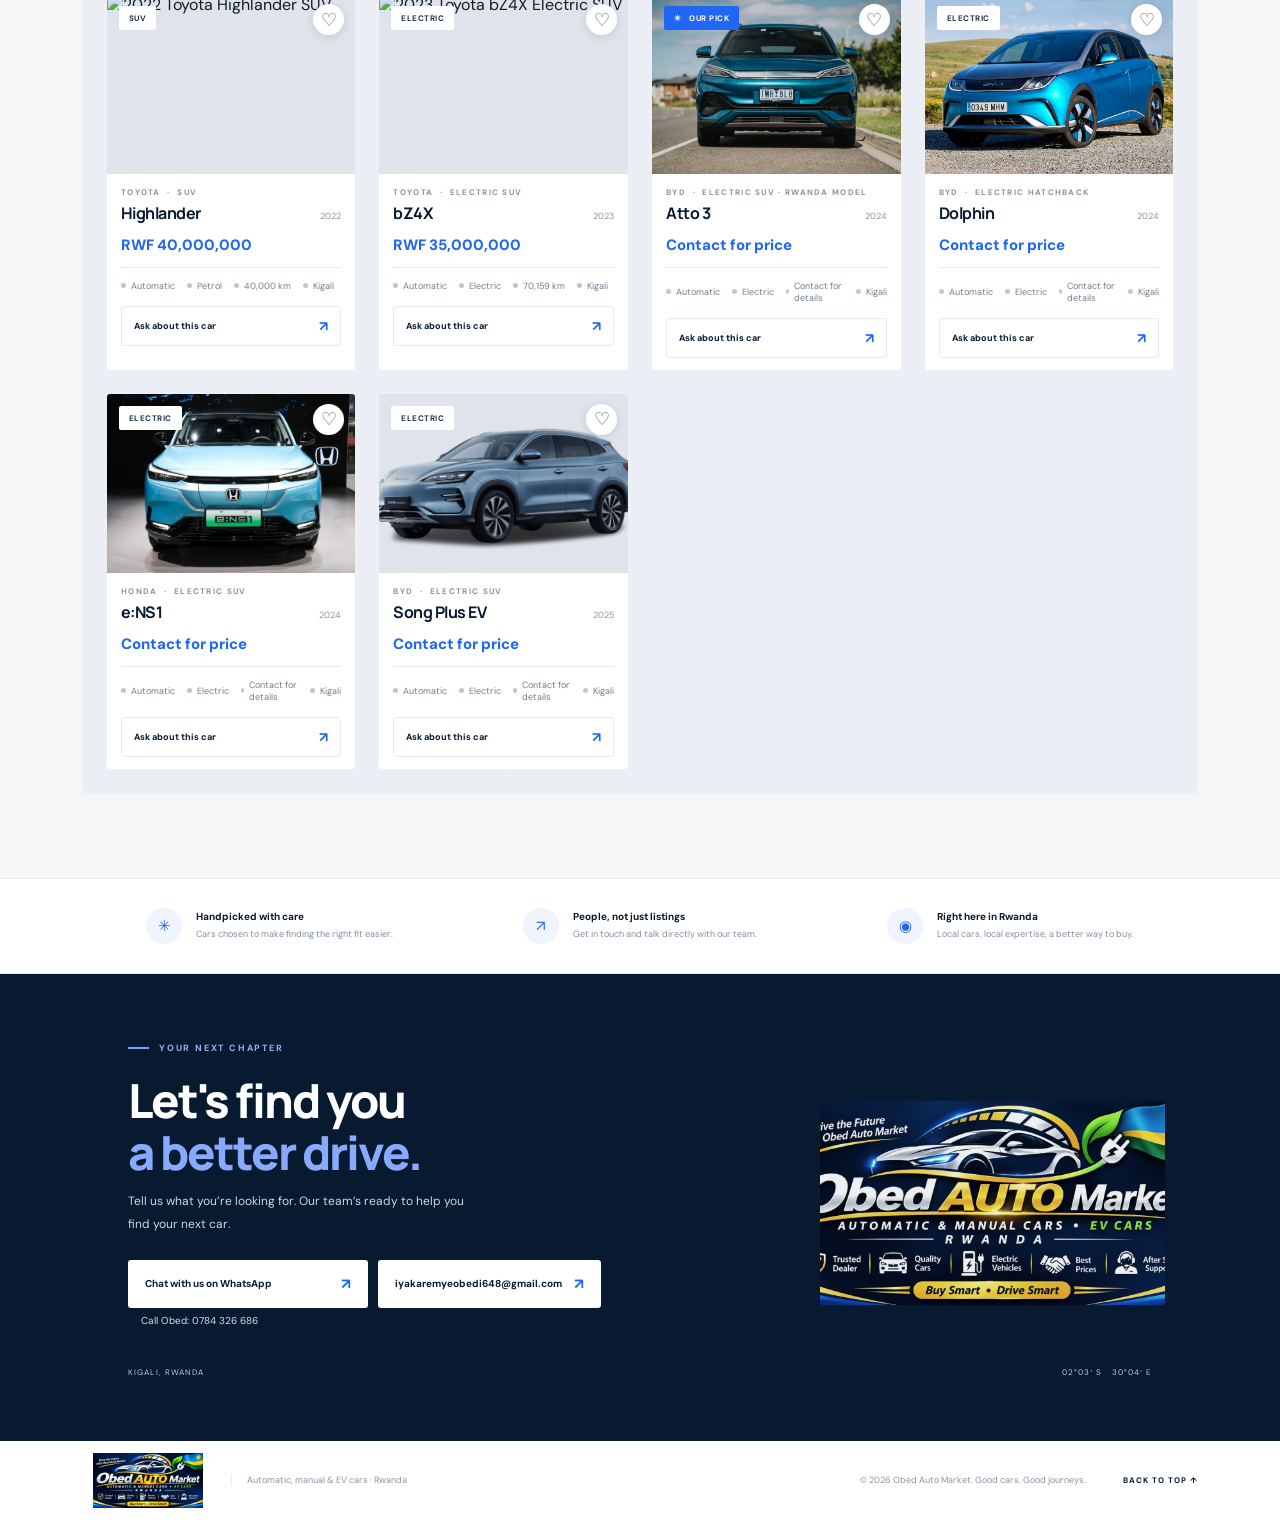
==== commit 907c63ea: "Add show hide control to admin password" ====
--- a/index.html
+++ b/index.html
@@ -25,7 +25,7 @@
       <img class="hero-image" src="https://images.unsplash.com/photo-1503376780353-7e6692767b70?auto=format&fit=crop&w=2200&q=85" alt="Sleek sports car on a scenic mountain road" fetchpriority="high">
       <div class="hero-shade"></div>
       <div class="hero-inner"><div class="hero-copy"><div class="eyebrow"><span class="live-dot"></span> RWANDA'S TRUSTED CAR MARKETPLACE</div><h1>The right car.<br>The <span>right road.</span></h1><p>Good cars. Straightforward deals. Find a car you love, from people you can trust.</p><a class="hero-button" href="#inventory">Explore our cars <span aria-hidden="true">→</span></a><div class="hero-proof"><div class="proof-avatars"><span>O</span><span>A</span><span>M</span></div><span>Here to help you find the right fit</span></div></div>
-        <div class="hero-card"><div class="hero-card-top"><span class="live-dot"></span><span>RWANDA SAMPLE LISTINGS</span><span class="card-arrow">↗</span></div><div class="hero-card-bottom"><div><span class="stat-number">13</span><span class="stat-label">cars to explore</span></div><span class="card-separator"></span><div><span class="stat-number stat-blue">6</span><span class="stat-label">electric car options</span></div></div></div>
+        <div class="hero-card"><div class="hero-card-top"><span class="live-dot"></span><span>RWANDA SAMPLE LISTINGS</span><span class="card-arrow">↗</span></div><div class="hero-card-bottom"><div><span class="stat-number" id="available-car-total">0</span><span class="stat-label">cars to explore</span></div><span class="card-separator"></span><div><span class="stat-number stat-blue" id="electric-car-total">0</span><span class="stat-label">electric car options</span></div></div></div>
       </div>
       <div class="hero-bottom"><span>KIGALI, RWANDA</span><span>FIND A BETTER WAY FORWARD <span class="blue-text">↗</span></span></div>
       <a class="scroll-cue" href="#inventory" aria-label="Scroll to browse cars"><span></span></a>
@@ -33,7 +33,7 @@
 
     <section class="inventory-section" id="inventory">
       <div class="section-wrap"><div class="section-heading"><div><div class="section-kicker"><span></span> THE COLLECTION</div><h2>Your next drive<br>starts <span>right here.</span></h2><p>Explore our handpicked cars and discover a car that feels like yours.</p></div><a class="view-all" href="#car-grid">Explore all cars <span>↘</span></a></div>
-        <div class="filter-panel"><div class="search-box"><svg viewBox="0 0 24 24" fill="none" aria-hidden="true"><circle cx="11" cy="11" r="6.5"/><path d="m16 16 4.5 4.5"/></svg><input id="car-search" type="search" placeholder="Search make, model, or keyword…" aria-label="Search cars"></div><label class="select-wrap"><span>MAKE</span><select id="make-filter"><option value="">All makes</option></select><span class="select-chevron">⌄</span></label><label class="select-wrap"><span>TRANSMISSION / EV</span><select id="transmission-filter"><option value="">Any type</option><option value="Automatic">Automatic</option><option value="Manual">Manual</option><option value="Electric">Electric (EV)</option></select><span class="select-chevron">⌄</span></label><label class="select-wrap price-filter"><span>MAX PRICE</span><select id="price-filter"><option value="">Any price</option><option value="10000000">Up to RWF 10M</option><option value="20000000">Up to RWF 20M</option><option value="30000000">Up to RWF 30M</option><option value="50000000">Up to RWF 50M</option></select><span class="select-chevron">⌄</span></label><button class="filter-reset" id="reset-filters" aria-label="Reset all filters">↺</button></div>
+        <div class="filter-panel"><div class="search-box"><svg viewBox="0 0 24 24" fill="none" aria-hidden="true"><circle cx="11" cy="11" r="6.5"/><path d="m16 16 4.5 4.5"/></svg><input id="car-search" type="search" placeholder="Search make, model, year, location, price…" aria-label="Search cars"></div><label class="select-wrap"><span>MAKE</span><select id="make-filter"><option value="">All makes</option></select><span class="select-chevron">⌄</span></label><label class="select-wrap"><span>TRANSMISSION / EV</span><select id="transmission-filter"><option value="">Any type</option><option value="Automatic">Automatic</option><option value="Manual">Manual</option><option value="Electric">Electric (EV)</option></select><span class="select-chevron">⌄</span></label><label class="select-wrap price-filter"><span>MAX PRICE</span><select id="price-filter"><option value="">Any price</option><option value="10000000">Up to RWF 10M</option><option value="20000000">Up to RWF 20M</option><option value="30000000">Up to RWF 30M</option><option value="50000000">Up to RWF 50M</option></select><span class="select-chevron">⌄</span></label><button class="filter-reset" id="reset-filters" aria-label="Reset all filters">↺</button></div>
         <div class="results-line"><p>RWANDA SAMPLE LISTINGS · CONFIRM STOCK &amp; PRICE <span id="results-count">09 cars</span></p><div class="results-actions"><a class="ev-banner-link" id="browse-ev" href="#car-grid">Browse electric cars <span aria-hidden="true">↗</span></a><button id="saved-filter" class="saved-filter" aria-pressed="false"><span>♡</span> Saved cars <span class="saved-count" id="saved-count">0</span></button></div></div>
         <div class="car-grid" id="car-grid" aria-live="polite"></div><div class="empty-state" id="empty-state" hidden><span>✳</span><h3>No cars found just yet.</h3><p>Try adjusting your search or filters to see more options.</p><button id="empty-reset">Clear your filters ↗</button></div>
       </div>
@@ -41,7 +41,7 @@
 
     <section class="trust-strip" id="why-us"><div class="trust-item"><span class="trust-icon">✳</span><div><strong>Handpicked with care</strong><span>Cars chosen to make finding the right fit easier.</span></div></div><div class="trust-item"><span class="trust-icon">↗</span><div><strong>People, not just listings</strong><span>Get in touch and talk directly with our team.</span></div></div><div class="trust-item"><span class="trust-icon">◉</span><div><strong>Right here in Rwanda</strong><span>Local cars, local expertise, a better way to buy.</span></div></div></section>
 
-    <section class="contact-section" id="contact"><div class="contact-content"><div class="section-kicker light-kicker"><span></span> YOUR NEXT CHAPTER</div><h2>Let's find you<br><span>a better drive.</span></h2><p>Tell us what you’re looking for. Our team’s ready to help you find your next car.</p><a class="contact-button" id="contact-whatsapp" href="https://wa.me/250784326686?text=Hi%20Obed%20Auto%20Market%2C%20I%E2%80%99m%20looking%20for%20a%20car%20in%20Rwanda." target="_blank" rel="noopener noreferrer">Chat with us on WhatsApp <span>↗</span></a><a class="contact-button email-button" href="mailto:iyakaremyeobedi648@gmail.com">iyakaremyeobedi648@gmail.com <span>↗</span></a><a class="contact-phone" href="tel:+250784326686">Call Obed: 0784 326 686</a></div><div class="contact-art" aria-hidden="true"><img src="assets/obed-auto-market-logo.jpg" alt="" loading="lazy"></div><div class="contact-coordinate"><span>KIGALI, RWANDA</span><span>02°03′ S &nbsp; 30°04′ E</span></div></section>
+    <section class="contact-section" id="contact"><div class="contact-content"><div class="section-kicker light-kicker"><span></span> YOUR NEXT CHAPTER</div><h2>Let's find you<br><span>a better drive.</span></h2><p>Tell us what you’re looking for. Our team’s ready to help you find your next car.</p><a class="contact-button" id="contact-whatsapp" href="https://wa.me/250784326686?text=Hi%20Obed%20Auto%20Market%2C%20I%E2%80%99m%20looking%20for%20a%20car%20in%20Rwanda." target="_blank" rel="noopener noreferrer">Chat with us on WhatsApp <span>↗</span></a><a class="contact-button email-button" href="https://mail.google.com/mail/?view=cm&amp;fs=1&amp;to=iyakaremyeobedi648%40gmail.com&amp;su=I%27m%20looking%20for%20a%20car%20in%20Rwanda&amp;body=Hi%20Obed%2C%0D%0A%0D%0AI%27m%20looking%20for%20a%20car%20in%20Rwanda.%20Could%20you%20help%20me%20find%20one%3F%0D%0A%0D%0AThe%20car%20I%27m%20interested%20in%3A%0D%0AMy%20budget%3A%0D%0AMy%20name%20and%20phone%3A%0D%0A%0D%0AThank%20you" target="_blank" rel="noopener noreferrer">iyakaremyeobedi648@gmail.com <span>↗</span></a><a class="contact-phone" href="tel:+250784326686">Call Obed: 0784 326 686</a></div><div class="contact-art" aria-hidden="true"><img src="assets/obed-auto-market-logo.jpg" alt="" loading="lazy"></div><div class="contact-coordinate"><span>KIGALI, RWANDA</span><span>02°03′ S &nbsp; 30°04′ E</span></div></section>
   </main>
   <div class="admin-overlay" id="admin-overlay" hidden>
     <section class="admin-panel" role="dialog" aria-modal="true" aria-labelledby="admin-login-title">
@@ -50,7 +50,7 @@
         <h2 id="admin-login-title">Admin sign in</h2>
         <p>Sign in to manage the vehicle listings.</p>
         <label>Phone number<input name="phone" type="tel" inputmode="tel" autocomplete="username" required placeholder="Enter admin phone number"></label>
-        <label>Password<input name="password" type="password" autocomplete="current-password" required placeholder="Enter your password"></label>
+        <label>Password<span class="password-input-wrap"><input name="password" id="admin-password" type="password" autocomplete="current-password" required placeholder="Enter your password"><button type="button" class="password-toggle" id="toggle-admin-password" aria-controls="admin-password" aria-label="Show password" aria-pressed="false">Show</button></span></label>
         <div class="admin-login-actions"><button class="admin-submit" type="submit">Sign in <span aria-hidden="true">↗</span></button><button class="admin-cancel" type="button" id="cancel-admin-login">Cancel</button></div>
         <p class="admin-login-feedback" id="admin-login-feedback" role="status" aria-live="polite"></p>
       </form>
--- a/styles.css
+++ b/styles.css
@@ -81,3 +81,8 @@
 @media(max-width:430px){.car-grid{grid-template-columns:minmax(0,1fr);gap:12px;padding:10px}.car-image-wrap{height:clamp(160px,52vw,210px)}}
 .email-button{width:auto;max-width:100%;margin-left:10px;gap:12px}
 @media(max-width:650px){.email-button{margin:12px 0 0;max-width:100%;font-size:9px}}
+.password-input-wrap{position:relative;display:block}
+.admin-login .password-input-wrap input{padding-right:66px}
+.password-toggle{position:absolute;top:50%;right:8px;transform:translateY(-50%);border:0;background:transparent;color:var(--blue);font-size:11px;font-weight:700;padding:7px;cursor:pointer}
+.password-toggle:focus-visible{outline:2px solid var(--blue);outline-offset:1px;border-radius:3px}
+.photo-credit{position:absolute;left:8px;bottom:8px;z-index:1;padding:4px 6px;border-radius:2px;background:#071a30c9;color:#fff;font-size:8px;line-height:1.3}.photo-credit:hover{text-decoration:underline}
